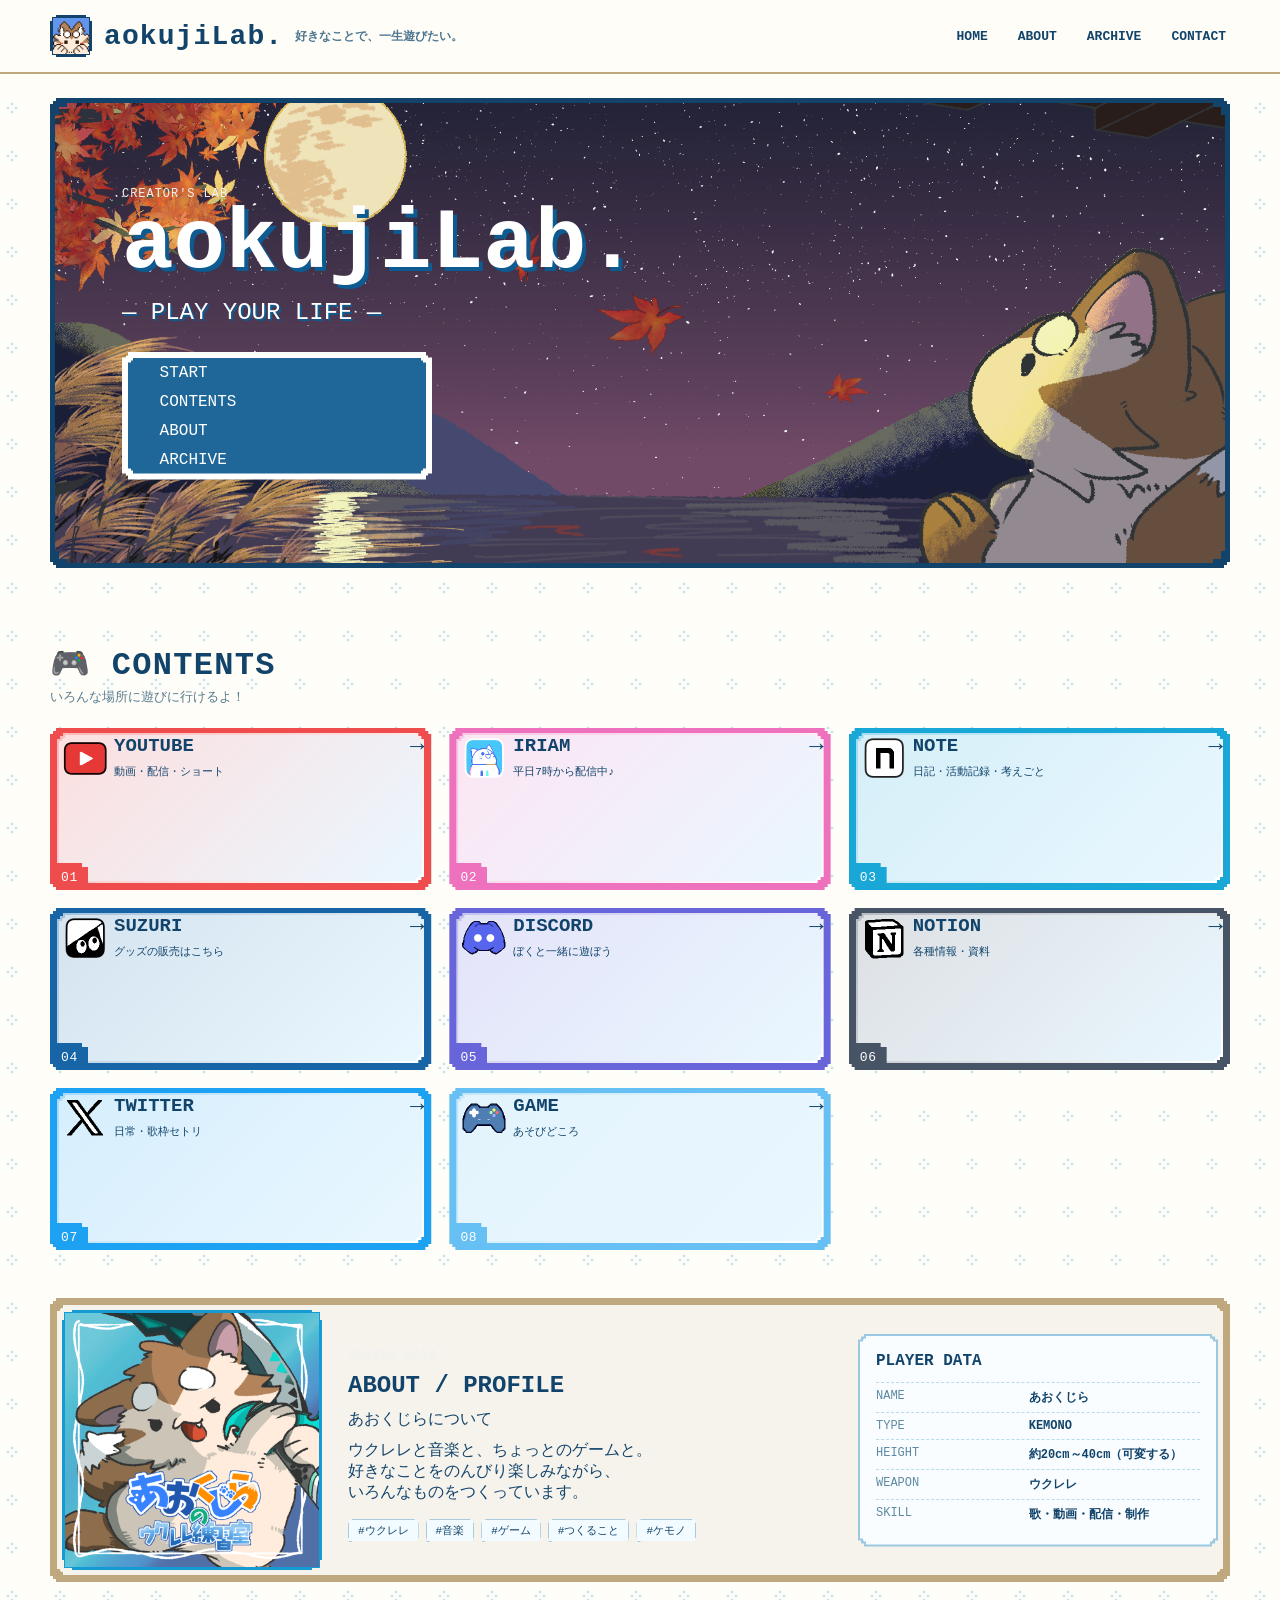
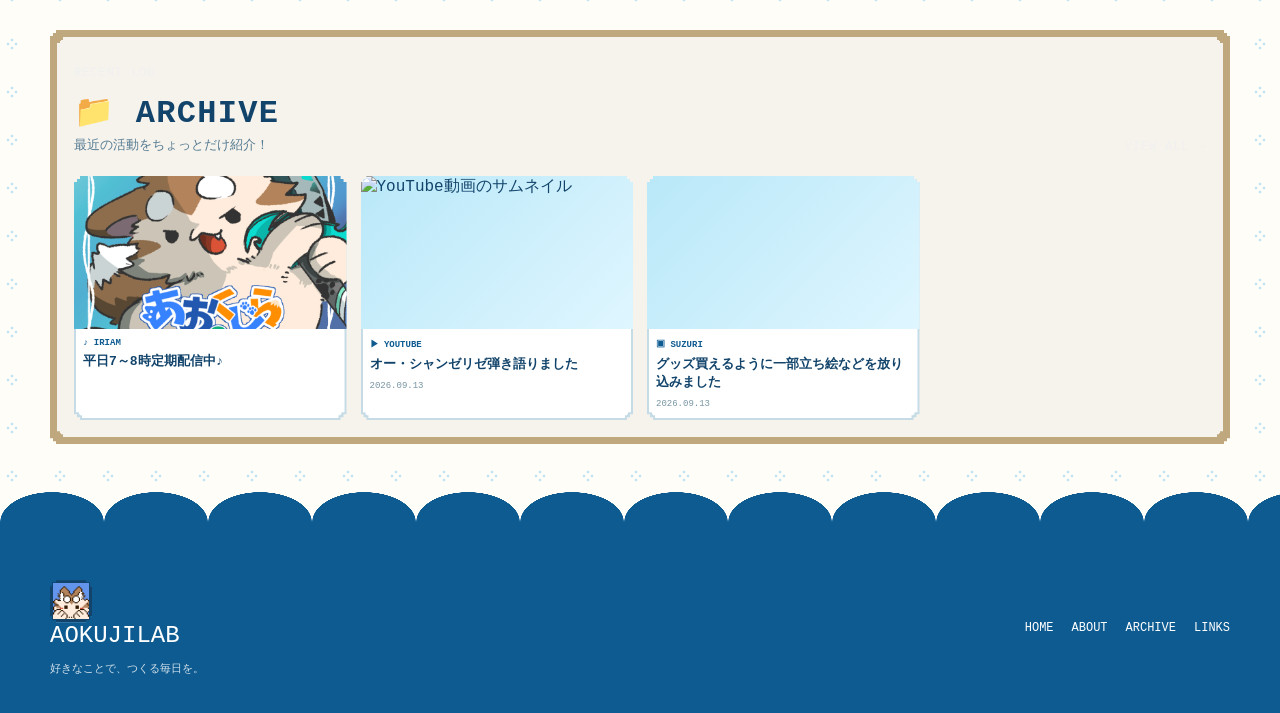
==== index.html @ dd50f097 "update iroiro ファイル多いので分割 アイコン画像も追加" ====
<!doctype html>
<html lang="ja">
<head>
	<meta charset="utf-8">
	<meta name="viewport" content="width=device-width, initial-scale=1">
	<meta name="theme-color" content="#0d5b91">
	<meta name="description" content="AOKUJILAB｜あおくじらのクリエイターズラボ">
	<link rel="icon" href="favicon.png" type="image/png">
	<title>AOKUJILAB</title>
	<link rel="stylesheet" href="style.css">
</head>

<body id="top">
<header class="site-header">
	<div class="header-inner">
		<a class="brand" href="#top" aria-label="aokujiLab. ホーム">
			<span class="brand-mark"></span>
			<span class="site-title">aokujiLab.</span>
			<span class="tagline">好きなことで、一生遊びたい。</span>
		</a>
		<button class="menu-button" id="menuButton" aria-expanded="false" aria-controls="siteNav" >MENU</button>
		<nav class="nav" id="siteNav">
			<a href="#top">HOME</a>
			<a href="#about">ABOUT</a>
			<a href="#archive">ARCHIVE</a>
			<a href="#contact">CONTACT</a>
		</nav>
	</div>
</header>

<main>

	<!-- =HERO= -->
	<section class="hero">
		<div class="container">
		<div class="hero-frame pixel-frame">
			<div class="hero-art" aria-hidden="true" ></div>
			<div class="hero-copy">
				<div class="pixel-label">CREATOR'S LAB</div>
				<h1 class="hero-title">aokujiLab.</h1>
				<p class="hero-subtitle">— PLAY YOUR LIFE —</p>
				<nav class="hero-menu" aria-label="ゲーム風メニュー">
					<a href="#contents">START</a>
					<a href="#contents">CONTENTS</a>
					<a href="#about">ABOUT</a>
					<a href="#archive">ARCHIVE</a>
				</nav>
			</div>
		</div>
		</div>
	</section>

	<!-- =CONTENTS= -->
	<section class="section" id="contents" >
	<div class="container">
		<div class="section-heading">
			<div>
				<h2 class="section-title">🎮 CONTENTS</h2>
				<p class="section-kicker">いろんな場所に遊びに行けるよ！</p>
			</div>
		</div>

		<div class="links-grid">

			<!-- 01 YOUTUBE -->
			<a class="link-card youtube pixel-frame" href="https://youtube.com/channel/UCYAWC5bZuWkPHHFl5GdZfZw?si=6W3SsUh6A2aOwEgI" data-name="YOUTUBE" >
				<span class="card-number" aria-hidden="true" >01</span>
				<span class="card-icon">
					<img src="image/ico_youtube.png" alt="ico_youtube">
				</span>
				<h3 class="card-title">YOUTUBE</h3>
				<span class="card-arrow">→</span>
				<p class="card-description">動画・配信・ショート</p>
				<div class="card-image pixel-frame">YOUTUBE IMAGE / THUMBNAIL</div>
			</a>

			<!-- 02 IRIAM -->
			<a class="link-card iriam pixel-frame" href="https://web.iriam.app/s/user/7iqMoj5s8y?uuid=40876107" data-name="IRIAM" >
				<span class="card-number" aria-hidden="true" >02</span>
				<span class="card-icon">
					<img src="image/ico_iriam.png" alt="ico_iriam">
				</span>
				<h3 class="card-title">IRIAM</h3>
				<span class="card-arrow">→</span>
				<p class="card-description">平日7時から配信中♪</p>
				<div class="card-image pixel-frame">IRIAM IMAGE / THUMBNAIL</div>
			</a>

			<!-- 03 NOTE -->
			<a class="link-card note pixel-frame" href="https://note.com/aokujilabo" data-name="NOTE" >
				<span class="card-number" aria-hidden="true" >03</span>
				<span class="card-icon">
					<img src="image/ico_note.png" alt="ico_note">
				</span>
				<h3 class="card-title">NOTE</h3>
				<span class="card-arrow">→</span>
				<p class="card-description">日記・活動記録・考えごと</p>
				<div class="card-image pixel-frame">NOTE IMAGE / THUMBNAIL</div>
			</a>

			<!-- 04 SUZURI -->
			<a class="link-card suzuri pixel-frame" href="https://suzuri.jp/aokujira" data-name="SUZURI" >
				<span class="card-number" aria-hidden="true" >04</span>
				<span class="card-icon">
					<img src="image/ico_suzuri.png" alt="ico_suzuri">
				</span>
				<h3 class="card-title">SUZURI</h3>
				<span class="card-arrow">→</span>
				<p class="card-description">グッズの販売はこちら</p>
				<div class="card-image pixel-frame">SUZURI IMAGE / THUMBNAIL</div>
			</a>

			<!-- 05 DISCORD -->
			<a class="link-card discord pixel-frame" href="https://discord.gg/PF42aRMBz9" data-name="DISCORD" >
				<span class="card-number" aria-hidden="true" >05</span>
				<span class="card-icon">
					<img src="image/ico_discord.png" alt="ico_discord">
				</span>
				<h3 class="card-title">DISCORD</h3>
				<span class="card-arrow">→</span>
				<p class="card-description">ぼくと一緒に遊ぼう</p>
				<div class="card-image pixel-frame">DISCORD IMAGE / THUMBNAIL</div>
			</a>

			<!-- 06 NOTION -->
			<a class="link-card notion pixel-frame" href="https://app.notion.com/p/28ce40d9968e809a9bebd7bf3812b6b8?v=28ce40d9968e80468338000c461960ff&source=copy_link" data-name="NOTION" >
				<span class="card-number" aria-hidden="true" >06</span>
				<span class="card-icon">
					<img src="image/ico_notion.png" alt="ico_notion">
				</span>
				<h3 class="card-title">NOTION</h3>
				<span class="card-arrow">→</span>
				<p class="card-description">各種情報・資料</p>
				<div class="card-image pixel-frame">NOTION IMAGE / THUMBNAIL</div>
			</a>

			<!-- 07 TWITTER -->
			<a class="link-card twitter pixel-frame" href="https://x.com/aokujira_iriam" data-name="TWITTER" >
				<span class="card-number" aria-hidden="true" >07</span>
				<span class="card-icon">
					<img src="image/ico_twitter.png" alt="ico_twitter">
				</span>
				<h3 class="card-title">TWITTER</h3>
				<span class="card-arrow">→</span>
				<p class="card-description">日常・歌枠セトリ</p>
				<div class="card-image pixel-frame">TWITTER IMAGE / THUMBNAIL</div>
			</a>

			<!-- 08 GAME -->
			<a class="link-card game pixel-frame" href="game.html" data-name="GAME" >
				<span class="card-number" aria-hidden="true" >08</span>
				<span class="card-icon">
					<img src="image/ico_game.png" alt="ico_game">
				</span>
				<h3 class="card-title">GAME</h3>
				<span class="card-arrow">→</span>
				<p class="card-description">あそびどころ</p>
				<div class="card-image pixel-frame">GAME IMAGE / THUMBNAIL</div>
			</a>
		</div>
	</div>
	</section>

	<!-- =ABOUT= -->
	<section class="section" id="about" >
		<div class="container">
		<div class="about-box pixel-frame">
			<div class="about-image"></div>
			<div class="about-text">
				<p class="pixel-label">PLAYER DATA</p>
				<h3>ABOUT / PROFILE</h3>
				<p>あおくじらについて</p>
				<p>
					ウクレレと音楽と、ちょっとのゲームと。<br>
					好きなことをのんびり楽しみながら、<br>
					いろんなものをつくっています。
				</p>
				<div class="tags">
					<span class="tag">#ウクレレ</span>
					<span class="tag">#音楽</span>
					<span class="tag">#ゲーム</span>
					<span class="tag">#つくること</span>
					<span class="tag">#ケモノ</span>
				</div>
			</div>
			<div class="player-data pixel-frame">
				<h4>PLAYER DATA</h4>
				<div class="data-row">
					<span>NAME</span>
					<strong>あおくじら</strong>
				</div>
				<div class="data-row">
					<span>TYPE</span>
					<strong>KEMONO</strong>
				</div>
				<div class="data-row">
					<span>HEIGHT</span>
					<strong>約20cm～40cm（可変する）</strong>
				</div>
				<div class="data-row">
					<span>WEAPON</span>
					<strong>ウクレレ</strong>
				</div>
				<div class="data-row">
					<span>SKILL</span>
					<strong>歌・動画・配信・制作</strong>
				</div>
			</div>
		</div>
		</div>
	</section>

	<!-- =ARCHIVE= -->
	<section class="section" id="archive" >
		<div class="container">
		<div class="archive-box pixel-frame">
			<div class="section-heading">
				<div>
					<p class="pixel-label">RECENT LOG</p>
					<h2 class="section-title">📁 ARCHIVE</h2>
					<p class="section-kicker">最近の活動をちょっとだけ紹介！</p>
				</div>
				<a class="pixel-label" href="#contents" >VIEW ALL →</a>
			</div>

			<div class="archive-grid">
				<!-- ARCHIVE 01 -->
				<a class="archive-card unset-link pixel-frame" href="https://web.iriam.app/s/user/7iqMoj5s8y?uuid=40876107" data-name="ARCHIVE 04" >
					<div class="archive-thumb">
						<img src="image/profile_icon.png" alt="IRIAMのサムネイル">
					</div>
					<div class="archive-info">
						<div class="archive-type">♪ IRIAM</div>
						<h3>平日7～8時定期配信中♪</h3>
						<time class="today-date"></time>
					</div>
				</a>

				<!-- ARCHIVE 02 -->
				<a class="archive-card unset-link pixel-frame" href="https://www.youtube.com/watch?v=l-t2v3APKSQ" data-name="ARCHIVE 02" >
					<div class="archive-thumb">
						<img src="https://i.ytimg.com/vi/l-t2v3APKSQ/maxresdefault.jpg" alt="YouTube動画のサムネイル">
					</div>
					<div class="archive-info">
						<div class="archive-type">▶ YOUTUBE</div>
						<h3>オー・シャンゼリゼ弾き語りました</h3>
						<time>2026.09.13</time>
					</div>
				</a>

				<!-- ARCHIVE 03 -->
				<a class="archive-card unset-link pixel-frame" href="#" data-name="ARCHIVE 03" >
					<div class="archive-thumb">
						<iframe src="https://suzuri.jp/aokujira/20902032/acrylic-keychain/50x50mm/clear/embed" class="suzuri-embed" frameborder="0" ></iframe>
					</div>
					<div class="archive-info">
						<div class="archive-type">▣ SUZURI</div>
						<h3>グッズ買えるように一部立ち絵などを放り込みました</h3>
						<time>2026.09.13</time>
					</div>
				</a>
			</div>
		</div>
		</div>
	</section>

</main>

<!-- =Footer= -->
<footer id="contact">
	<div class="footer-inner">
		<div>
			<span class="brand-mark"></span>
			<div class="footer-title">AOKUJILAB</div>
			<p class="footer-copy">好きなことで、つくる毎日を。</p>
		</div>

		<nav class="footer-nav">
			<a href="#top">HOME</a>
			<a href="#about">ABOUT</a>
			<a href="#archive">ARCHIVE</a>
			<a href="#contents">LINKS</a>
		</nav>
	</div>
</footer>

<!-- =Modal= -->
<div class="modal" id="modal" role="dialog" aria-modal="true" aria-labelledby="modalTitle" >
	<div class="modal-box pixel-frame">
		<h2 id="modalTitle">LINK NOT SET</h2>
		<p id="modalText">このリンクにはまだURLが設定されていません。</p>
		<button class="modal-close" id="modalClose" >とじる</button>
	</div>
</div>
<script src="script.js"></script>
</body>
</html>
---- style.css ----
<style>
    /* =========================================================
       PixelMplus12
       ========================================================= */

    @font-face {
      font-family: "PixelMplus12";
      src: url("https://raw.githubusercontent.com/itouhiro/PixelMplus/master/PixelMplus12-Regular.ttf") format("truetype");
      font-weight: 400;
      font-style: normal;
      font-display: swap;
    }

    @font-face {
      font-family: "PixelMplus12";
      src: url("https://raw.githubusercontent.com/itouhiro/PixelMplus/master/PixelMplus12-Bold.ttf") format("truetype");
      font-weight: 700;
      font-style: normal;
      font-display: swap;
    }

    /* =========================================================
       Variables
       ========================================================= */

    :root {
      --ink: #12446b;
      --blue: #159bd3;
      --blue-dark: #0d5b91;
      --sky: #C2DBFF;
      --paper: #fffdf7;
      --line: #BFA87E;
      --shadow: #8ebbd0;

      --accent-note: #19a7d8;
      --accent-suzuri: #1765a6;
      --accent-discord: #6864d9;
      --accent-youtube: #ef4d4d;
      --accent-iriam: #ed71bd;
      --accent-notion: #465466;
      --accent-twitter: #1da1f2;
      --accent-game: #66c0f4;

      /* ピクセル角の大きさ */
      --pixel-cut: 12px;
 	  --pixel-inner-step: 4px;

      /* フレームの太さ */
      --frame-large: 12px;
      --frame-medium: 4px;
      --frame-small: 2px;
    }

    /* =========================================================
       Base
       ========================================================= */

    * {
      box-sizing: border-box;
    }

    html {
      scroll-behavior: smooth;
    }

	body {
		margin: 0;
		color: var(--ink);
		background:
		radial-gradient(
			circle at 12px 8px,
			#bde5f4 1.5px,
			transparent 1.6px
		),
		radial-gradient(
			circle at 12px 16px,
			#bde5f4 1.5px,
			transparent 1.6px
		),
		radial-gradient(
			circle at 8px 12px,
			#bde5f4 1.5px,
			transparent 1.6px
		),
		radial-gradient(
			circle at 16px 12px,
			#bde5f4 1.5px,
			transparent 1.6px
		),
		var(--paper);

		background-size:
			48px 48px,
			48px 48px,
			48px 48px,
			48px 48px,
			auto;
	}

    button,
    input,
    textarea,
    select {
      font-family: inherit;
    }

    a {
      color: inherit;
      text-decoration: none;
    }

    img {
      max-width: 100%;
    }

    /* サイト内の文字を全部PixelMplus12へ */
    *,
    *::before,
    *::after {
      font-family: "PixelMplus12", monospace;
    }

    /* =========================================================
       共通：ピクセル角
       
       外側だけでなく「内側」も段付きになるように、
       フレームを「背景色＋内側の面」で作る。
       ========================================================= */

    /* =========================================================
       共通：ピクセルフレーム

       カクカク形状はここだけで管理。
       --pixel-cut  : 角を何px切るか
       --pixel-step : 段差の深さ
       --pixel-width: フレームの太さ

       全体を変えるなら :root の値を変更。
       個別に変えるなら対象要素で同じ変数を上書き。
       ========================================================= */

	.pixel-frame {
		--pixel-cut: 6px;
		--pixel-step: 3px;
		--pixel-width: 4px;
		--pixel-frame-color: var(--ink);
		--pixel-inner-color: #fff;

		position: relative;
		overflow: hidden;
		border: 0 !important;
		border-radius: 0 !important;
		background: var(--pixel-frame-color) !important;
		clip-path: polygon(
			var(--pixel-cut) 0,
			calc(100% - var(--pixel-cut)) 0,
			calc(100% - var(--pixel-cut)) var(--pixel-step),
			calc(100% - var(--pixel-step)) var(--pixel-step),
			calc(100% - var(--pixel-step)) var(--pixel-cut),
			100% var(--pixel-cut),
			100% calc(100% - var(--pixel-cut)),
			calc(100% - var(--pixel-step)) calc(100% - var(--pixel-cut)),
			calc(100% - var(--pixel-step)) calc(100% - var(--pixel-step)),
			calc(100% - var(--pixel-cut)) calc(100% - var(--pixel-step)),
			calc(100% - var(--pixel-cut)) 100%,
			var(--pixel-cut) 100%,
			var(--pixel-cut) calc(100% - var(--pixel-step)),
			var(--pixel-step) calc(100% - var(--pixel-step)),
			var(--pixel-step) calc(100% - var(--pixel-cut)),
			0 calc(100% - var(--pixel-cut)),
			0 var(--pixel-cut),
			var(--pixel-step) var(--pixel-cut),
			var(--pixel-step) var(--pixel-step),
			var(--pixel-cut) var(--pixel-step)
		);
	}

	.pixel-frame::before {
		content: "";
		position: absolute;
		inset: var(--pixel-width);
		z-index: 0;
		pointer-events: none;
		background: var(--pixel-inner-color);
		clip-path: polygon(
			var(--pixel-cut) 0,
			calc(100% - var(--pixel-cut)) 0,
			calc(100% - var(--pixel-cut)) var(--pixel-step),
			calc(100% - var(--pixel-inner-step)) var(--pixel-step),
			calc(100% - var(--pixel-inner-step)) var(--pixel-inner-step),
			calc(100% - var(--pixel-step)) var(--pixel-inner-step),
			calc(100% - var(--pixel-step)) var(--pixel-cut),
			100% var(--pixel-cut),
			100% calc(100% - var(--pixel-cut)),
			calc(100% - var(--pixel-step)) calc(100% - var(--pixel-cut)),
			calc(100% - var(--pixel-step)) calc(100% - var(--pixel-inner-step)),
			calc(100% - var(--pixel-inner-step)) calc(100% - var(--pixel-inner-step)),
			calc(100% - var(--pixel-inner-step)) calc(100% - var(--pixel-step)),
			calc(100% - var(--pixel-cut)) calc(100% - var(--pixel-step)),
			calc(100% - var(--pixel-cut)) 100%,
			var(--pixel-cut) 100%,
			var(--pixel-cut) calc(100% - var(--pixel-step)),
			var(--pixel-inner-step) calc(100% - var(--pixel-step)),
			var(--pixel-inner-step) calc(100% - var(--pixel-inner-step)),
			var(--pixel-step) calc(100% - var(--pixel-inner-step)),
			var(--pixel-step) calc(100% - var(--pixel-cut)),
			0 calc(100% - var(--pixel-cut)),
			0 var(--pixel-cut),
			var(--pixel-step) var(--pixel-cut),
			var(--pixel-step) var(--pixel-inner-step),
			var(--pixel-inner-step) var(--pixel-inner-step),
			var(--pixel-inner-step) var(--pixel-step),
			var(--pixel-cut) var(--pixel-step)
		);
	}

    .pixel-frame > * {
      position: relative;
      z-index: 1;
    }

    /* =========================================================
       Header
       ========================================================= */

    .site-header {
      position: sticky;
      top: 0;
      z-index: 50;
      background: rgba(255, 253, 247, .94);
      border-bottom: 2px solid var(--line);
      backdrop-filter: blur(10px);
    }

    .header-inner {
      width: min(1180px, calc(100% - 32px));
      min-height: 72px;
      margin: auto;

      display: flex;
      align-items: center;
      justify-content: space-between;

      gap: 24px;
    }

    .brand {
      display: flex;
      align-items: center;
      gap: 12px;

      font-weight: 700;
      min-width: 0;
    }

    .brand-mark {
      width: 42px;
      height: 42px;

      flex-shrink: 0;

      display: grid;
      place-items: center;

      border: 3px solid var(--ink);
      border-radius: 0;

      background: #dff4ff;
      background-image: url("favicon.png");
      background-size: 100%;

      box-shadow: 3px 3px 0 var(--shadow);

      font-size: 22px;

      /*
       * ヘッダーの小さいアイコンもピクセル角。
       */
      clip-path: polygon(
        6px 0,
        calc(100% - 6px) 0,
        calc(100% - 6px) 2px,
        calc(100% - 2px) 2px,
        calc(100% - 2px) 6px,
        100% 6px,

        100% calc(100% - 6px),
        calc(100% - 2px) calc(100% - 6px),
        calc(100% - 2px) calc(100% - 2px),
        calc(100% - 6px) calc(100% - 2px),
        calc(100% - 6px) 100%,

        6px 100%,
        6px calc(100% - 2px),
        2px calc(100% - 2px),
        2px calc(100% - 6px),
        0 calc(100% - 6px),

        0 6px,
        2px 6px,
        2px 2px,
        6px 2px
      );
    }

    .site-title {
      font-size: clamp(18px, 3vw, 28px);
      letter-spacing: .04em;
      white-space: nowrap;
    }

    .tagline {
      font-size: 12px;
      color: #4f7690;
      white-space: nowrap;
    }

    .nav {
      display: flex;
      gap: 22px;

      font-size: 13px;
      font-weight: 700;
    }

    .nav a {
      padding: 8px 4px;
      position: relative;
    }

    .nav a::after {
      content: "";

      position: absolute;

      left: 0;
      right: 100%;
      bottom: 3px;

      height: 2px;

      background: var(--blue);

      transition: right .2s ease;
    }

    .nav a:hover::after,
    .nav a:focus-visible::after {
      right: 0;
    }

    .menu-button {
      display: none;

      border: 2px solid var(--ink);
      border-radius: 0;

      background: #fff;

      padding: 8px 12px;

      cursor: pointer;

      font-weight: 700;

      clip-path: polygon(
        5px 0,
        calc(100% - 5px) 0,
        calc(100% - 5px) 2px,
        calc(100% - 2px) 2px,
        calc(100% - 2px) 5px,
        100% 5px,
        100% calc(100% - 5px),
        calc(100% - 2px) calc(100% - 5px),
        calc(100% - 2px) calc(100% - 2px),
        calc(100% - 5px) calc(100% - 2px),
        5px calc(100% - 2px),
        5px 100%,
        2px 100%,
        2px calc(100% - 5px),
        0 calc(100% - 5px),
        0 5px,
        2px 5px,
        2px 2px,
        5px 2px
      );
    }

    /* =========================================================
       Common
       ========================================================= */

    .container {
      width: min(1180px, calc(100% - 32px));
      margin: auto;
    }

    .section {
      padding: 24px;
      scroll-margin-top: 90px;
    }

    .section-heading {
      display: flex;
      align-items: end;
      justify-content: space-between;

      gap: 20px;

      margin-bottom: 22px;
    }

    .section-title {
      margin: 0;
      font-size: clamp(22px, 4vw, 32px);
      letter-spacing: .04em;
    }

    .section-kicker {
      margin: 4px 0 0;
      color: #557b91;
      font-size: 13px;
    }

    .pixel-label {
      font-size: 12px;
      color: #f0f0f0;
      letter-spacing: .08em;
    }

    /* =========================================================
       HERO
       ========================================================= */

    .hero {
      padding: 24px 0 52px;
    }

    .hero-frame {
      --pixel-width: 5px;
      --pixel-frame-color: var(--ink);
      --pixel-inner-color: transparent;
      --frame-color: var(--ink);
      --frame-width: 5px;
      --frame-cut: 5px;
      --inner-color: transparent;

      position: relative;

      min-height: 470px;

      overflow: hidden;

      background: var(--ink);

      box-shadow: 7px 7px 0 var(--shadow);

      isolation: isolate;
    }

    /*
     * HERO画像は「内側のフレーム」に合わせて配置。
     * ここで内側の角もカクカクにする。
     */
    .hero-art {
      position: absolute;

      top: var(--pixel-width);
      right: var(--pixel-width);
      bottom: var(--pixel-width);
      left: var(--pixel-width);

      z-index: 0;

      background:
        radial-gradient(
          circle at 75% 24%,
          rgba(255,255,255,.9) 0 5px,
          transparent 6px
        ),
        radial-gradient(
          circle at 18% 30%,
          rgba(255,255,255,.75) 0 7px,
          transparent 8px
        ),
        linear-gradient(
          135deg,
          transparent 48%,
          rgba(255,255,255,.7) 49% 50%,
          transparent 51%
        );

      background-image: url("image/site_header.png");
      background-size: 113%;
      background-position: center;

      opacity: .95;

      /*
       * 内側の4角を段付きカット。
       */
      clip-path: polygon(
        12px 0,
        calc(100% - 12px) 0,

        calc(100% - 12px) 4px,
        calc(100% - 4px) 4px,
        calc(100% - 4px) 12px,
        100% 12px,

        100% calc(100% - 12px),
        calc(100% - 4px) calc(100% - 12px),
        calc(100% - 4px) calc(100% - 4px),
        calc(100% - 12px) calc(100% - 4px),
        calc(100% - 12px) 100%,

        12px 100%,
        12px calc(100% - 4px),
        4px calc(100% - 4px),
        4px calc(100% - 12px),
        0 calc(100% - 12px),

        0 12px,
        4px 12px,
        4px 4px,
        12px 4px
      );
    }

    .hero-copy {
      position: relative;

      z-index: 2;

      min-height: 470px;

      padding: clamp(30px, 6vw, 72px);

      display: flex;
      flex-direction: column;
      justify-content: center;
    }

    .hero-title {
      width: fit-content;

      margin: 0 0 12px;

      font-size: clamp(42px, 8vw, 86px);

      line-height: 1;

      color: #fff;

      text-shadow: 4px 4px 0 var(--blue-dark);
    }

    .hero-subtitle {
      margin: 0 0 26px;

      color: #fff;

      font-size: clamp(16px, 2.4vw, 24px);

      text-shadow: 2px 2px 0 var(--blue-dark);
    }

    /*
     * HERO MENU
     *
     * 外側：白
     * 内側：青
     * 内側の青部分もpolygonでカット
     */
    .hero-menu {
      --menu-cut: 6px;
      --menu-border: 6px;

      width: min(310px, 100%);

      position: relative;

      padding: var(--menu-border);

      border: 0;

      background: #fff;

      box-shadow: 5px 5px 0 rgba(18,68,107,.55);

      clip-path: polygon(
        var(--menu-cut) 0,
        calc(100% - var(--menu-cut)) 0,

        calc(100% - var(--menu-cut)) 4px,
        calc(100% - 4px) 4px,
        calc(100% - 4px) var(--menu-cut),
        100% var(--menu-cut),

        100% calc(100% - var(--menu-cut)),
        calc(100% - 4px) calc(100% - var(--menu-cut)),
        calc(100% - 4px) calc(100% - 4px),
        calc(100% - var(--menu-cut)) calc(100% - 4px),
        calc(100% - var(--menu-cut)) 100%,

        var(--menu-cut) 100%,
        var(--menu-cut) calc(100% - 4px),
        4px calc(100% - 4px),
        4px calc(100% - var(--menu-cut)),
        0 calc(100% - var(--menu-cut)),

        0 var(--menu-cut),
        4px var(--menu-cut),
        4px 4px,
        var(--menu-cut) 4px
      );
    }

    .hero-menu::before {
      content: "";

      position: absolute;

      top: var(--menu-border);
      right: var(--menu-border);
      bottom: var(--menu-border);
      left: var(--menu-border);

      z-index: 0;

      background: rgba(13,91,145,.92);

      clip-path: polygon(
        5px 0,
        calc(100% - 5px) 0,

        calc(100% - 5px) 3px,
        calc(100% - 3px) 3px,
        calc(100% - 3px) 5px,
        100% 5px,

        100% calc(100% - 5px),
        calc(100% - 3px) calc(100% - 5px),
        calc(100% - 3px) calc(100% - 3px),
        calc(100% - 5px) calc(100% - 3px),
        calc(100% - 5px) 100%,

        5px 100%,
        5px calc(100% - 3px),
        3px calc(100% - 3px),
        3px calc(100% - 5px),
        0 calc(100% - 5px),

        0 5px,
        3px 5px,
        3px 3px,
        5px 3px
      );
    }

    .hero-menu a {
      display: block;

      position: relative;
      z-index: 1;

      padding: 4px 6px;

      color: #fff;

      transition:
        background .15s,
        transform .15s;
    }

    .hero-menu a::before {
      content: "▶ ";
      opacity: 0;
    }

    .hero-menu a:hover,
    .hero-menu a:focus-visible {
      background: rgba(255,255,255,.16);
      transform: translateX(4px);
    }

    .hero-menu a:hover::before,
    .hero-menu a:focus-visible::before {
      opacity: 1;
    }

    /* =========================================================
       CONTENTS
       ========================================================= */

    .links-grid {
      display: grid;

      grid-template-columns: repeat(3, 1fr);

      gap: 18px;
    }

    /*
     * link-card
     *
     * カード自体も外側の角を段付きにする。
     * 中に別のフレームを持たせるためborder-radiusは完全撤去。
     */
    .link-card {
      --pixel-width: 3px;
      --pixel-frame-color: var(--accent);
      --pixel-inner-color: transparent;
      --accent: var(--blue);
      --card-cut: 5px;

      display: grid;

      grid-template-columns: 52px 1fr 28px;
      grid-template-rows: auto auto 100px;

      gap: 2px 5px;

      padding: 7px;

      position: relative;

      overflow: hidden;

      background: var(--accent);

      border: 0;
      border-radius: 0;

      filter:
        drop-shadow(
          4px 4px 0
          color-mix(
            in srgb,
            var(--accent) 35%,
            #8ebbd0
          )
        );

      transition:
        transform .15s ease,
        filter .15s ease;

      isolation: isolate;
    }

    .link-card:hover,
    .link-card:focus-within {
      transform: translate(-2px, -3px);

      filter:
        drop-shadow(
          7px 7px 0
          color-mix(
            in srgb,
            var(--accent) 35%,
            #8ebbd0
          )
        );
    }

    .link-card.note {
      --accent: var(--accent-note);
    }

    .link-card.suzuri {
      --accent: var(--accent-suzuri);
    }

    .link-card.discord {
      --accent: var(--accent-discord);
    }

    .link-card.youtube {
      --accent: var(--accent-youtube);
    }

    .link-card.iriam {
      --accent: var(--accent-iriam);
    }

    .link-card.notion {
      --accent: var(--accent-notion);
    }

    .link-card.twitter {
      --accent: var(--accent-twitter);
    }

    .link-card.game {
      --accent: var(--accent-game);
    }

    /* ---------- Card number ---------- */

    .card-number {
      position: absolute;

      left: 0;
      bottom: 0;

      z-index: 3;

      min-width: 38px;
      height: 27px;

      padding: 3px 8px 2px 9px;

      display: flex;
      align-items: center;
      justify-content: center;

      color: #fff;

      background: var(--accent);

      font-size: 13px;

      line-height: 1;
      letter-spacing: .05em;

      clip-path: polygon(
        0 0,
        calc(100% - 6px) 0,
        calc(100% - 6px) 4px,
        100% 4px,
        100% 100%,
        6px 100%,
        6px calc(100% - 4px),
        0 calc(100% - 4px)
      );
    }

    /* ---------- Card icon ---------- */

    .card-icon {
      width: 46px;
      height: 46px;

      display: grid;
      place-items: center;

      z-index: 3;

      font-size: 24px;
      
      margin-left: 5px;

      grid-row: span 2;

      /*
       * 外側だけでなく角を段階的に。
       */
      clip-path: polygon(
        5px 0,
        calc(100% - 5px) 0,
        calc(100% - 5px) 2px,
        calc(100% - 2px) 2px,
        calc(100% - 2px) 5px,
        100% 5px,
        100% calc(100% - 5px),
        calc(100% - 2px) calc(100% - 5px),
        calc(100% - 2px) calc(100% - 2px),
        calc(100% - 5px) calc(100% - 2px),
        5px calc(100% - 2px),
        5px 100%,
        2px 100%,
        2px calc(100% - 5px),
        0 calc(100% - 5px),
        0 5px,
        2px 5px,
        2px 2px,
        5px 2px
      );
    }

    .card-title {
      margin: 0;

      z-index: 3;

      font-size: 19px;
      line-height: 1.2;
    }

    .card-arrow {
      align-self: start;
      justify-self: end;

      z-index: 3;

      font-size: 24px;
      line-height: 1;
    }

    .card-description {
      margin: 0;

      z-index: 3;

      font-size: 11px;
    }

    /*
     * カード内のIMAGEフレーム。
     *
     * borderではなく、外側のフレーム＋
     * 内側の面を別々に作ることで
     * 内側角までカクカクにする。
     */
    .card-image {
      --pixel-width: 2px;
      --pixel-frame-color: linear-gradient(135deg, color-mix(in srgb, var(--accent) 40%, #fff), #fff);
      --pixel-inner-color: linear-gradient(135deg, color-mix(in srgb, var(--accent) 18%, #fff), #e9f7ff);
      grid-column: 1 / -1;
      
      margin-top: -50px;
      padding: 10px;

      position: relative;

      border: 0;
      border-radius: 0;

      background:
        linear-gradient(
          135deg,
          color-mix(
            in srgb,
            var(--accent) 40%,
            #fff
          ),
          #fff
        );

      display: grid;
      place-items: center;

      color:
        color-mix(
          in srgb,
          var(--accent) 65%,
          #333
        );

      font-size: 12px;

      overflow: hidden;
    }



    .card-image > * {
      position: relative;
      z-index: 1;
    }

    /* =========================================================
       ABOUT
       ========================================================= */

    .about-box {
      --pixel-width: 7px;
      --pixel-frame-color: var(--line);
      --pixel-inner-color: rgba(255,255,255,.86);
      display: grid;

      grid-template-columns: 260px 1fr 360px;

      gap: 26px;

      align-items: center;

      padding: 12px;

      background: rgba(255,255,255,.86);

      border: 0;
      border-radius: 0;

      box-shadow: 5px 5px 0 #d4eaf3;

      /*
       * 外側の角を段付きに。
       */
    }

    .about-image {
      aspect-ratio: 1 / 1;

      min-height: 0;

      display: grid;
      place-items: center;

      border: 3px solid var(--blue);
      border-radius: 0;

      background:
        linear-gradient(
          160deg,
          #dff6ff,
          #9fdcf0
        );

      background-image: url("image/profile_icon.png");
      background-size: cover;
      background-position: center;

      font-size: 14px;

      text-align: center;

      /*
       * 外側＋内側を段付き。
       */
      clip-path: polygon(
        10px 0,
        calc(100% - 10px) 0,
        calc(100% - 10px) 2px,
        calc(100% - 2px) 2px,
        calc(100% - 2px) 10px,
        100% 10px,

        100% calc(100% - 10px),
        calc(100% - 2px) calc(100% - 10px),
        calc(100% - 2px) calc(100% - 2px),
        calc(100% - 10px) calc(100% - 2px),
        calc(100% - 10px) 100%,

        10px 100%,
        10px calc(100% - 2px),
        2px calc(100% - 2px),
        2px calc(100% - 10px),
        0 calc(100% - 10px),

        0 10px,
        2px 10px,
        2px 2px,
        10px 2px
      );
    }

    .about-text h3 {
      margin: 0;
      font-size: 24px;
    }

    .about-text p {
      margin: 10px 0;
    }

    /* =========================================================
       Tags
       ========================================================= */

    .tags {
      display: flex;
      flex-wrap: wrap;

      gap: 7px;

      margin-top: 16px;
    }

    .tag {
      padding: 3px 9px;

      border: 1px solid #a9cbdc;
      border-radius: 0;

      background: #f2fbff;

      font-size: 11px;

      clip-path: polygon(
        4px 0,
        calc(100% - 4px) 0,
        calc(100% - 4px) 1px,
        calc(100% - 1px) 1px,
        calc(100% - 1px) 4px,
        100% 4px,
        100% calc(100% - 4px),
        calc(100% - 1px) calc(100% - 4px),
        calc(100% - 1px) calc(100% - 1px),
        calc(100% - 4px) calc(100% - 1px),
        4px calc(100% - 1px),
        4px 100%,
        1px 100%,
        1px calc(100% - 4px),
        0 calc(100% - 4px),
        0 4px,
        1px 4px,
        1px 1px,
        4px 1px
      );
    }

    /* =========================================================
       PLAYER DATA
       ========================================================= */

    .player-data {
      --pixel-width: 2px;
      --pixel-frame-color: #9bc9df;
      --pixel-inner-color: #f9fdff;
      padding: 18px;

      border: 0;

      background: #f9fdff;

      position: relative;
    }

    /*
     * PLAYER DATAの枠線を疑似要素で作る。
     * 内側の角もカクカク。
     */

    .player-data h4 {
      margin: 0 0 12px;
    }

    .data-row {
      display: grid;

      grid-template-columns: 1fr 1.2fr;

      gap: 10px;

      border-top: 1px dashed #b7dced;

      padding: 6px 0;

      font-size: 12px;
    }

    .data-row span:first-child {
      color: #5e8aa2;
    }

    /* =========================================================
       ARCHIVE
       ========================================================= */

    .archive-box {
      --pixel-width: 7px;
      --pixel-frame-color: var(--line);
      --pixel-inner-color: rgba(255,255,255,.86);
      padding: 24px;

      background: rgba(255,255,255,.86);

      border: 0;
      border-radius: 0;
    }

    .archive-grid {
      display: grid;

      grid-template-columns: repeat(4, 1fr);

      gap: 14px;
    }

    .archive-card {
      --pixel-width: 2px;
      --pixel-frame-color: #c5dce7;
      --pixel-inner-color: #fff;
      position: relative;

      border: 0;
      border-radius: 0;

      overflow: hidden;

      background: #c5dce7;

      transition: transform .15s;
    }

    /*
     * Archiveカード内部。
     * 2pxのフレームを作り、内側の角もカット。
     */


    .archive-card > * {
      position: relative;
      z-index: 1;
    }

    .archive-card:hover {
      transform: translateY(-3px);
    }

    .archive-thumb {
      width: 100%;

      aspect-ratio: 16 / 9;

      position: relative;

      overflow: hidden;

      background:
        linear-gradient(
          135deg,
          #b9e8f8,
          #dff6ff
        );

      border-radius: 0;
    }

    .archive-thumb img {
      position: absolute;

      inset: 0;

      width: 100%;
      height: 100%;

      display: block;

      object-fit: cover;
      object-position: 50% 50%;
    }

    .archive-info {
      padding: 9px;
    }

    .archive-type {
      font-size: 9px;
      font-weight: 700;
      color: var(--blue-dark);
    }

    .archive-info h3 {
      margin: 4px 0 2px;

      font-size: 13px;
    }

    .archive-info time {
      font-size: 9px;
      color: #7794a3;
    }

    .suzuri-embed {
      width: 100%;
      height: 162px;

      border: none;

      display: block;
    }

    /* =========================================================
       Footer
       ========================================================= */

    footer {
      position: relative;

      margin-top: 54px;

      padding: 58px 0 42px;

      color: #fff;

      background: var(--blue-dark);

      border-top: 0;

      isolation: isolate;
    }

    /*
     * CSSだけで作る波形。
     * ここはサイト全体のフレームではないので、
     * 元のデザインを維持。
     */
    footer::before {
      content: "";

      position: absolute;

      z-index: -1;

      left: 0;
      right: 0;

      top: -30px;

      height: 60px;

      background: var(--blue-dark);

      -webkit-mask:
        radial-gradient(
          52px 30px at 52px 30px,
          #000 99%,
          transparent 100%
        )
        0 0 / 104px 60px repeat-x;

      mask:
        radial-gradient(
          52px 30px at 52px 30px,
          #000 99%,
          transparent 100%
        )
        0 0 / 104px 60px repeat-x;
    }

    .footer-inner {
      width: min(1180px, calc(100% - 32px));

      margin: auto;

      display: flex;

      align-items: center;
      justify-content: space-between;

      gap: 24px;
    }

    .footer-title {
      font-size: 24px;
    }

    .footer-nav {
      display: flex;

      flex-wrap: wrap;

      gap: 18px;

      font-size: 12px;
    }

    .footer-copy {
      margin: 12px 0 0;

      font-size: 11px;

      opacity: .8;
    }

    /* =========================================================
       Modal
       ========================================================= */

    .modal {
      position: fixed;

      inset: 0;

      z-index: 100;

      display: none;

      place-items: center;

      padding: 20px;

      background: rgba(5,35,55,.55);
    }

    .modal.is-open {
      display: grid;
    }

    .modal-box {
      --pixel-width: 3px;
      --pixel-frame-color: var(--paper);
      --pixel-inner-color: transparent;
      width: min(420px, 100%);

      padding: 24px;

      border: 0;
      border-radius: 0;

      background: var(--paper);

      box-shadow: 7px 7px 0 rgba(18,68,107,.5);
    }

    /*
     * Modalの内側に枠を追加。
     */


    .modal-box h2 {
      margin: 0 0 8px;
    }

    .modal-close {
      margin-top: 18px;

      border: 2px solid var(--ink);
      border-radius: 0;

      background: #fff;

      padding: 8px 14px;

      cursor: pointer;

      font-weight: 700;

      clip-path: polygon(
        5px 0,
        calc(100% - 5px) 0,
        calc(100% - 5px) 2px,
        calc(100% - 2px) 2px,
        calc(100% - 2px) 5px,
        100% 5px,

        100% calc(100% - 5px),
        calc(100% - 2px) calc(100% - 5px),
        calc(100% - 2px) calc(100% - 2px),
        calc(100% - 5px) calc(100% - 2px),
        5px calc(100% - 2px),
        5px 100%,
        2px 100%,
        2px calc(100% - 5px),
        0 calc(100% - 5px),
        0 5px,
        2px 5px,
        2px 2px,
        5px 2px
      );
    }

    /* =========================================================
       Responsive
       ========================================================= */

    @media (max-width: 900px) {

      .links-grid {
        grid-template-columns: repeat(2, 1fr);
      }

      .about-box {
        grid-template-columns: 220px 1fr;
      }

      .player-data {
        grid-column: 1 / -1;
      }

      .archive-grid {
        grid-template-columns: repeat(2, 1fr);
      }
    }

    @media (max-width: 680px) {

      /* ---------- Header ---------- */

      .header-inner {
        width: calc(100% - 20px);

        min-height: 62px;

        gap: 10px;
      }

      .brand {
        min-width: 0;

        gap: 8px;
      }

      .brand-mark {
        width: 36px;
        height: 36px;

        flex-shrink: 0;

        font-size: 19px;
      }

      .site-title {
        font-size: 20px;

        white-space: nowrap;
      }

      .tagline {
        display: none;
      }

      .menu-button {
        display: block;

        flex-shrink: 0;

        padding: 7px 10px;

        font-size: 12px;
      }

      .nav {
        display: none;

        position: absolute;

        top: 62px;
        left: 0;
        right: 0;

        padding: 12px 12px 12px;

        flex-direction: column;

        gap: 2px;

        background: rgba(255,253,247,.98);

        border-bottom: 2px solid var(--line);
      }

      .nav.is-open {
        display: flex;
      }

      /* ---------- Hero ---------- */

      .hero {
        padding-top: 5px;
      }

      .hero-frame {
        min-height: 420px;

        --pixel-width: 5px;
      }

      .hero-art {
        top: 5px;
        right: 5px;
        bottom: 5px;
        left: 5px;
      }

      .hero-copy {
        min-height: 420px;

        padding: 5px;
      }

      .hero-menu {
        --menu-border: 5px;
        --menu-cut: 5px;
      }

      /* ---------- Links / Archive ---------- */

      .links-grid,
      .archive-grid {
        grid-template-columns: 1fr;
      }

      /* ---------- About ---------- */

      .about-box {
        grid-template-columns: 1fr;
      }

      .about-image {
        min-height: 200px;
      }

      /* ---------- Section ---------- */

      .section {
        padding: 5px 0;
      }

      /* ---------- Footer ---------- */

      .footer-inner {
        flex-direction: column;

        align-items: flex-start;
      }
    }
  </style>
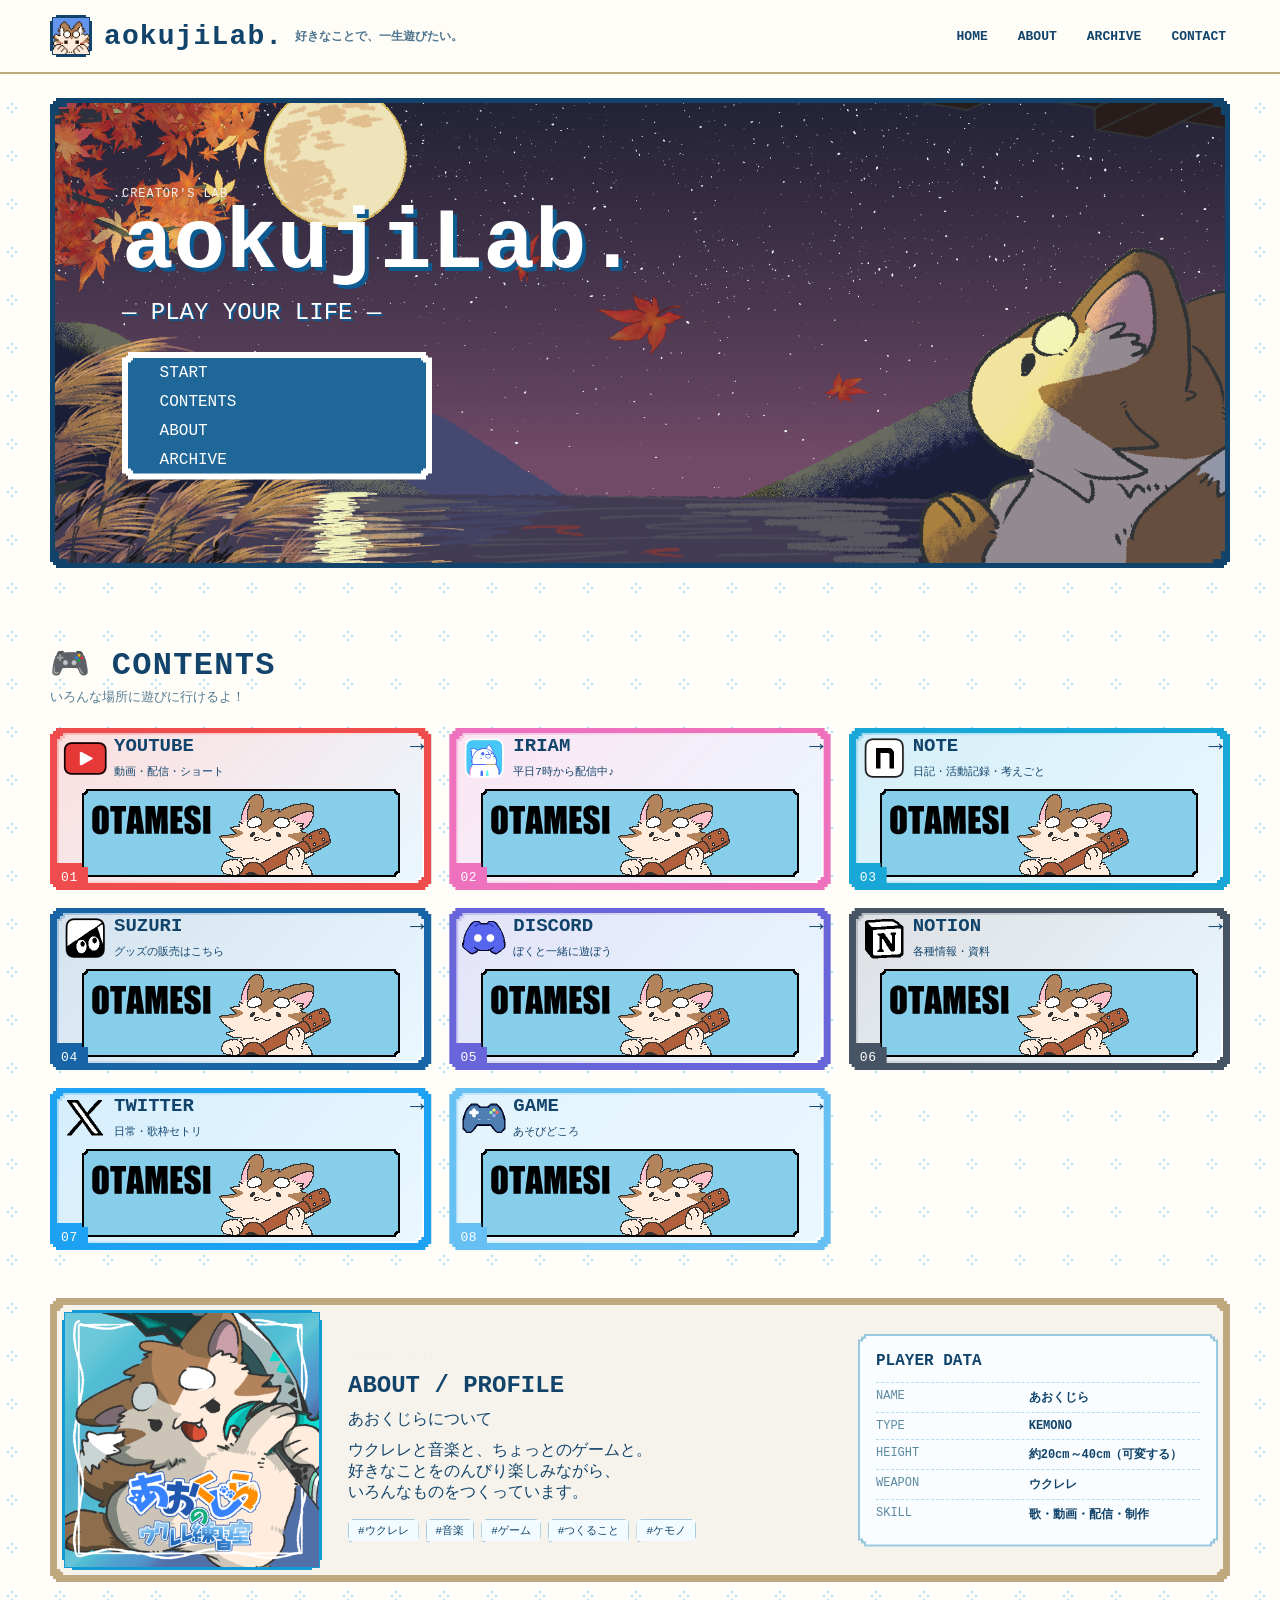
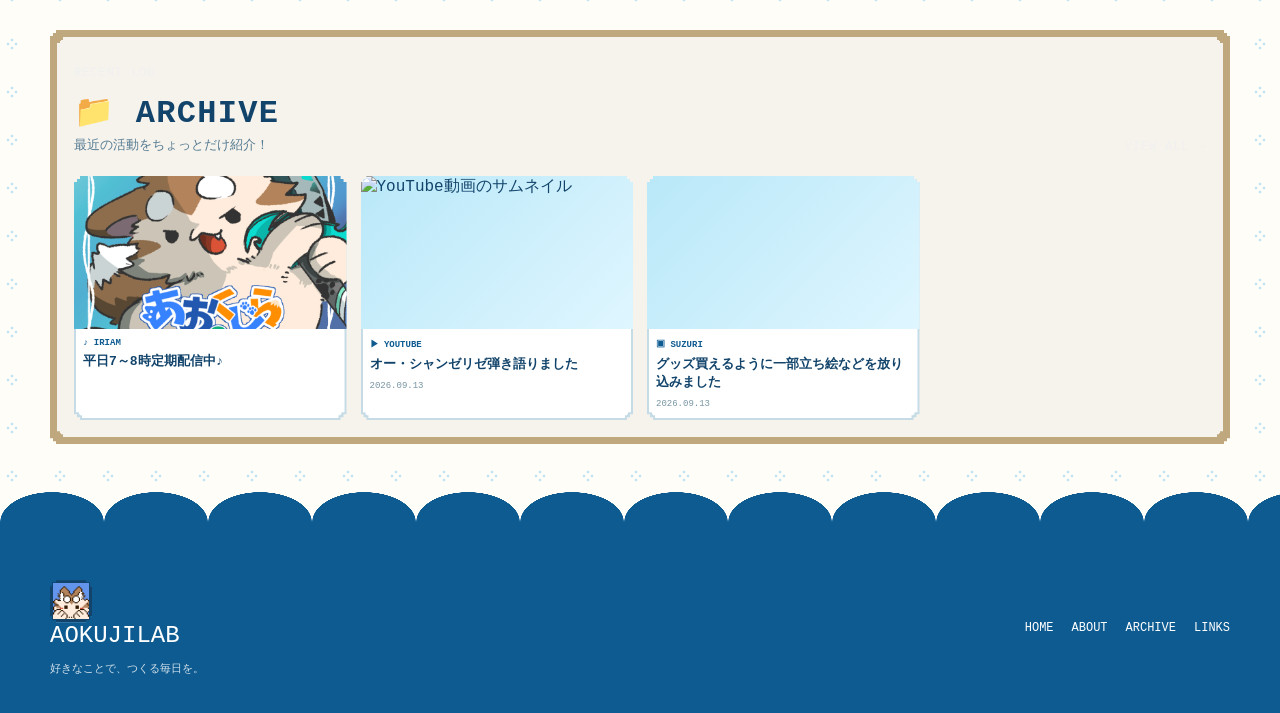
==== commit b4f4b14f: "update otameshi お試しレイアウト確認 モバイルのレイアウトの確認方法別途用意したいな" ====
--- a/index.html
+++ b/index.html
@@ -71,7 +71,9 @@
 				<h3 class="card-title">YOUTUBE</h3>
 				<span class="card-arrow">→</span>
 				<p class="card-description">動画・配信・ショート</p>
-				<div class="card-image pixel-frame">YOUTUBE IMAGE / THUMBNAIL</div>
+				<div class="card-image pixel-frame">
+					<img src="image/bar_iriam.png" alt="bar_youtube">
+				</div>
 			</a>
 
 			<!-- 02 IRIAM -->
@@ -83,7 +85,9 @@
 				<h3 class="card-title">IRIAM</h3>
 				<span class="card-arrow">→</span>
 				<p class="card-description">平日7時から配信中♪</p>
-				<div class="card-image pixel-frame">IRIAM IMAGE / THUMBNAIL</div>
+				<div class="card-image pixel-frame">
+					<img src="image/bar_iriam.png" alt="bar_iriam">
+				</div>
 			</a>
 
 			<!-- 03 NOTE -->
@@ -95,7 +99,9 @@
 				<h3 class="card-title">NOTE</h3>
 				<span class="card-arrow">→</span>
 				<p class="card-description">日記・活動記録・考えごと</p>
-				<div class="card-image pixel-frame">NOTE IMAGE / THUMBNAIL</div>
+				<div class="card-image pixel-frame">
+					<img src="image/bar_iriam.png" alt="bar_note">
+				</div>
 			</a>
 
 			<!-- 04 SUZURI -->
@@ -107,7 +113,9 @@
 				<h3 class="card-title">SUZURI</h3>
 				<span class="card-arrow">→</span>
 				<p class="card-description">グッズの販売はこちら</p>
-				<div class="card-image pixel-frame">SUZURI IMAGE / THUMBNAIL</div>
+				<div class="card-image pixel-frame">
+					<img src="image/bar_iriam.png" alt="bar_suzuri">
+				</div>
 			</a>
 
 			<!-- 05 DISCORD -->
@@ -119,7 +127,9 @@
 				<h3 class="card-title">DISCORD</h3>
 				<span class="card-arrow">→</span>
 				<p class="card-description">ぼくと一緒に遊ぼう</p>
-				<div class="card-image pixel-frame">DISCORD IMAGE / THUMBNAIL</div>
+				<div class="card-image pixel-frame">
+					<img src="image/bar_iriam.png" alt="bar_discord">
+				</div>
 			</a>
 
 			<!-- 06 NOTION -->
@@ -131,7 +141,9 @@
 				<h3 class="card-title">NOTION</h3>
 				<span class="card-arrow">→</span>
 				<p class="card-description">各種情報・資料</p>
-				<div class="card-image pixel-frame">NOTION IMAGE / THUMBNAIL</div>
+				<div class="card-image pixel-frame">
+					<img src="image/bar_iriam.png" alt="bar_notion">
+				</div>
 			</a>
 
 			<!-- 07 TWITTER -->
@@ -143,7 +155,9 @@
 				<h3 class="card-title">TWITTER</h3>
 				<span class="card-arrow">→</span>
 				<p class="card-description">日常・歌枠セトリ</p>
-				<div class="card-image pixel-frame">TWITTER IMAGE / THUMBNAIL</div>
+				<div class="card-image pixel-frame">
+					<img src="image/bar_iriam.png" alt="bar_twitter">
+				</div>
 			</a>
 
 			<!-- 08 GAME -->
@@ -155,7 +169,9 @@
 				<h3 class="card-title">GAME</h3>
 				<span class="card-arrow">→</span>
 				<p class="card-description">あそびどころ</p>
-				<div class="card-image pixel-frame">GAME IMAGE / THUMBNAIL</div>
+				<div class="card-image pixel-frame">
+					<img src="image/bar_iriam.png" alt="bar_game">
+				</div>
 			</a>
 		</div>
 	</div>
--- a/style.css
+++ b/style.css
@@ -920,7 +920,7 @@
       grid-column: 1 / -1;
       
       margin-top: -50px;
-      padding: 10px;
+      padding-top: 50px;
 
       position: relative;
 
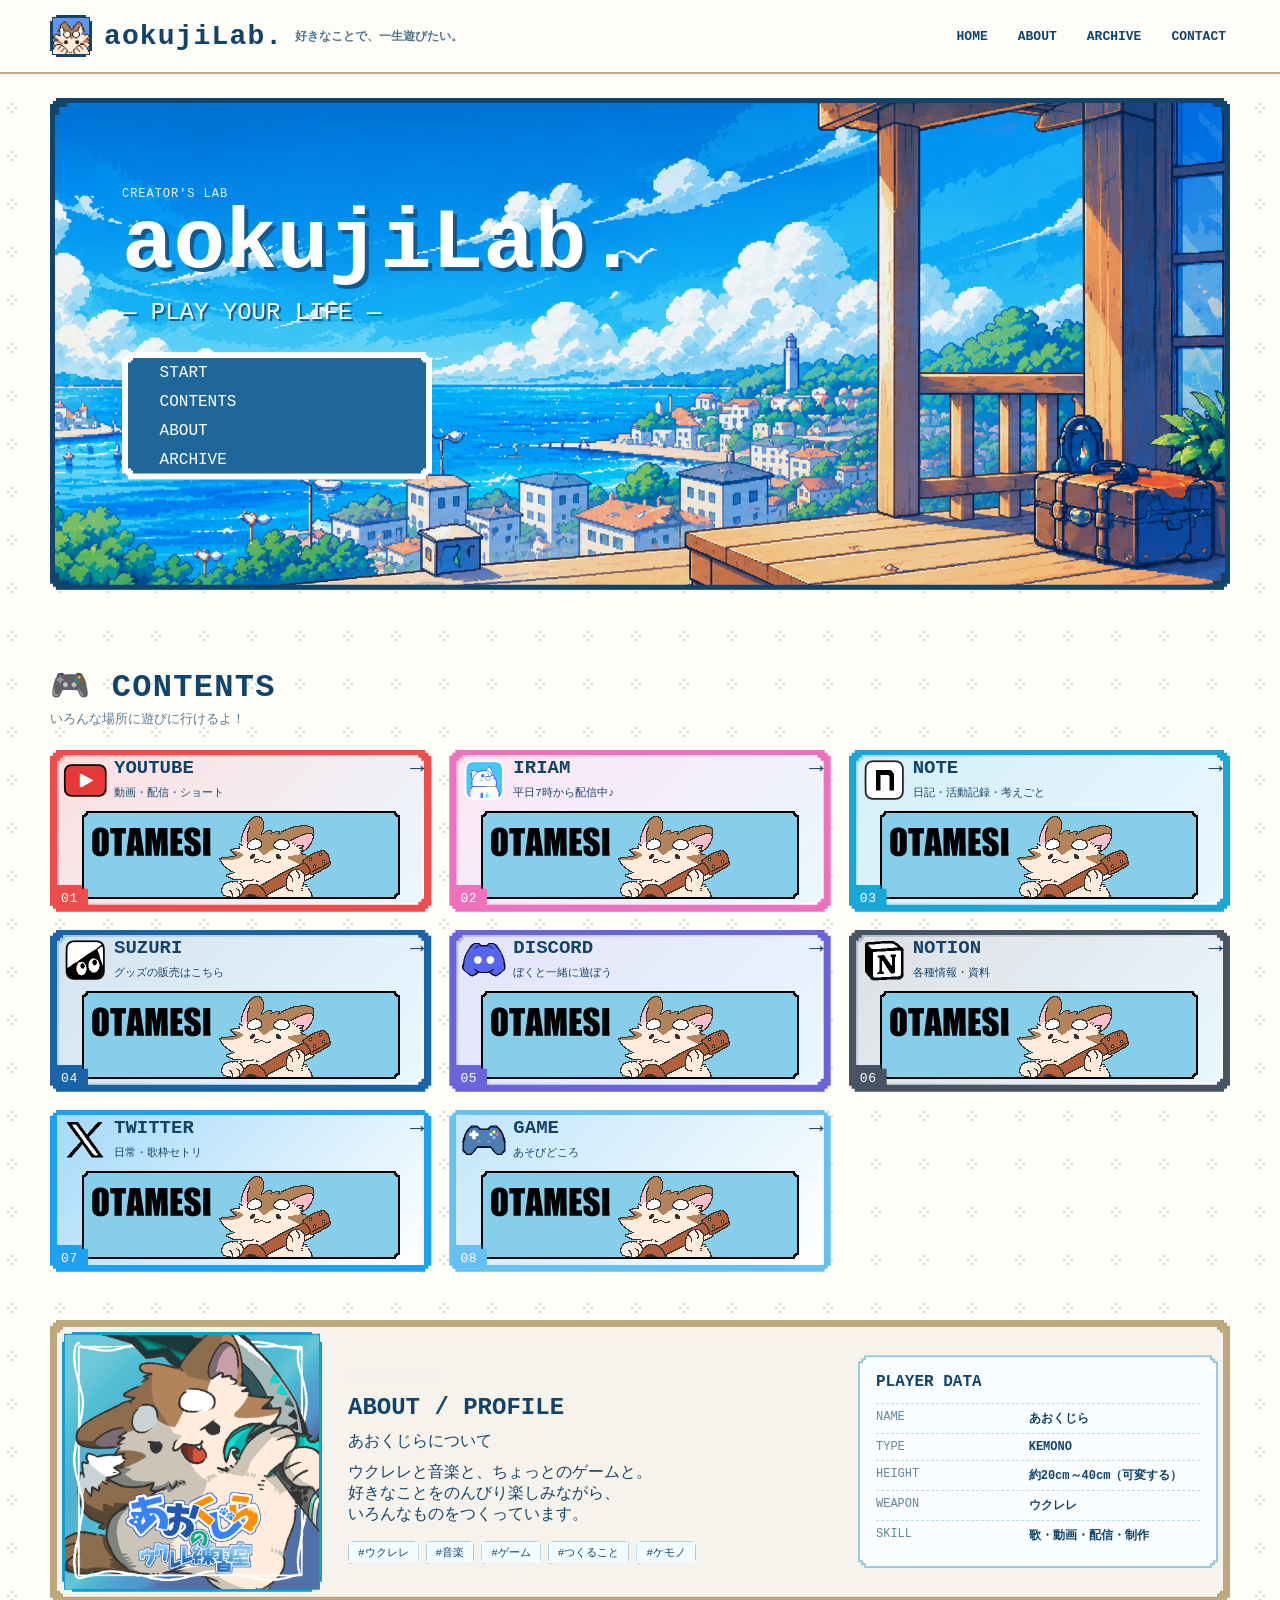
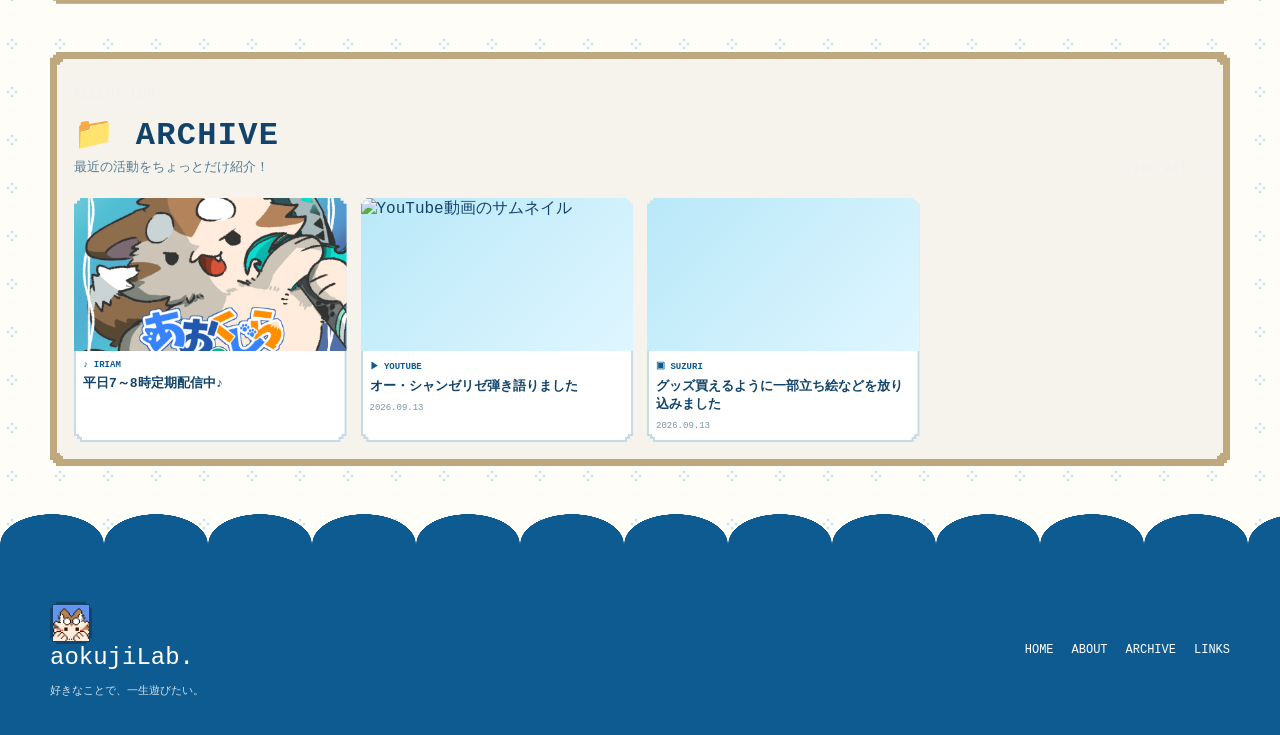
==== commit b269c60d: "Add files via upload" ====
--- a/index.html
+++ b/index.html
@@ -4,9 +4,9 @@
 	<meta charset="utf-8">
 	<meta name="viewport" content="width=device-width, initial-scale=1">
 	<meta name="theme-color" content="#0d5b91">
-	<meta name="description" content="AOKUJILAB｜あおくじらのクリエイターズラボ">
+	<meta name="description" content="aokujiLab.｜あおくじらのひみつきち">
 	<link rel="icon" href="favicon.png" type="image/png">
-	<title>AOKUJILAB</title>
+	<title>aokujiLab.</title>
 	<link rel="stylesheet" href="style.css">
 </head>
 
@@ -155,7 +155,7 @@
 				<h3 class="card-title">TWITTER</h3>
 				<span class="card-arrow">→</span>
 				<p class="card-description">日常・歌枠セトリ</p>
-				<div class="card-image pixel-frame">
+				<div class="card-image">
 					<img src="image/bar_iriam.png" alt="bar_twitter">
 				</div>
 			</a>
@@ -169,7 +169,7 @@
 				<h3 class="card-title">GAME</h3>
 				<span class="card-arrow">→</span>
 				<p class="card-description">あそびどころ</p>
-				<div class="card-image pixel-frame">
+				<div class="card-image">
 					<img src="image/bar_iriam.png" alt="bar_game">
 				</div>
 			</a>
@@ -287,8 +287,8 @@
 	<div class="footer-inner">
 		<div>
 			<span class="brand-mark"></span>
-			<div class="footer-title">AOKUJILAB</div>
-			<p class="footer-copy">好きなことで、つくる毎日を。</p>
+			<div class="footer-title">aokujiLab.</div>
+			<p class="footer-copy">好きなことで、一生遊びたい。</p>
 		</div>
 
 		<nav class="footer-nav">
--- a/style.css
+++ b/style.css
@@ -440,14 +440,11 @@
       --pixel-width: 5px;
       --pixel-frame-color: var(--ink);
       --pixel-inner-color: transparent;
-      --frame-color: var(--ink);
-      --frame-width: 5px;
-      --frame-cut: 5px;
-      --inner-color: transparent;
 
       position: relative;
 
-      min-height: 470px;
+      aspect-ratio: 2.4 / 1;
+      min-height: 0;
 
       overflow: hidden;
 
@@ -920,7 +917,6 @@
       grid-column: 1 / -1;
       
       margin-top: -50px;
-      padding-top: 50px;
 
       position: relative;
 
@@ -954,6 +950,9 @@
     }
 
 
+    .card-image img {
+      margin-top: 50px;
+    }
 
     .card-image > * {
       position: relative;
@@ -1544,8 +1543,8 @@
       }
 
       .hero-frame {
-        min-height: 420px;
-
+        aspect-ratio: 2.4 / 1;
+        min-height: 0;
         --pixel-width: 5px;
       }
 
@@ -1598,4 +1597,16 @@
         align-items: flex-start;
       }
     }
-  </style>+    
+    @media (max-height:700px) {
+      .hero-copy {
+        margin-top: -80px;
+        padding: 15px;
+      }
+
+      .hero-menu {
+        --menu-border: 5px;
+        --menu-cut: 5px;
+      }
+    }
+</style>
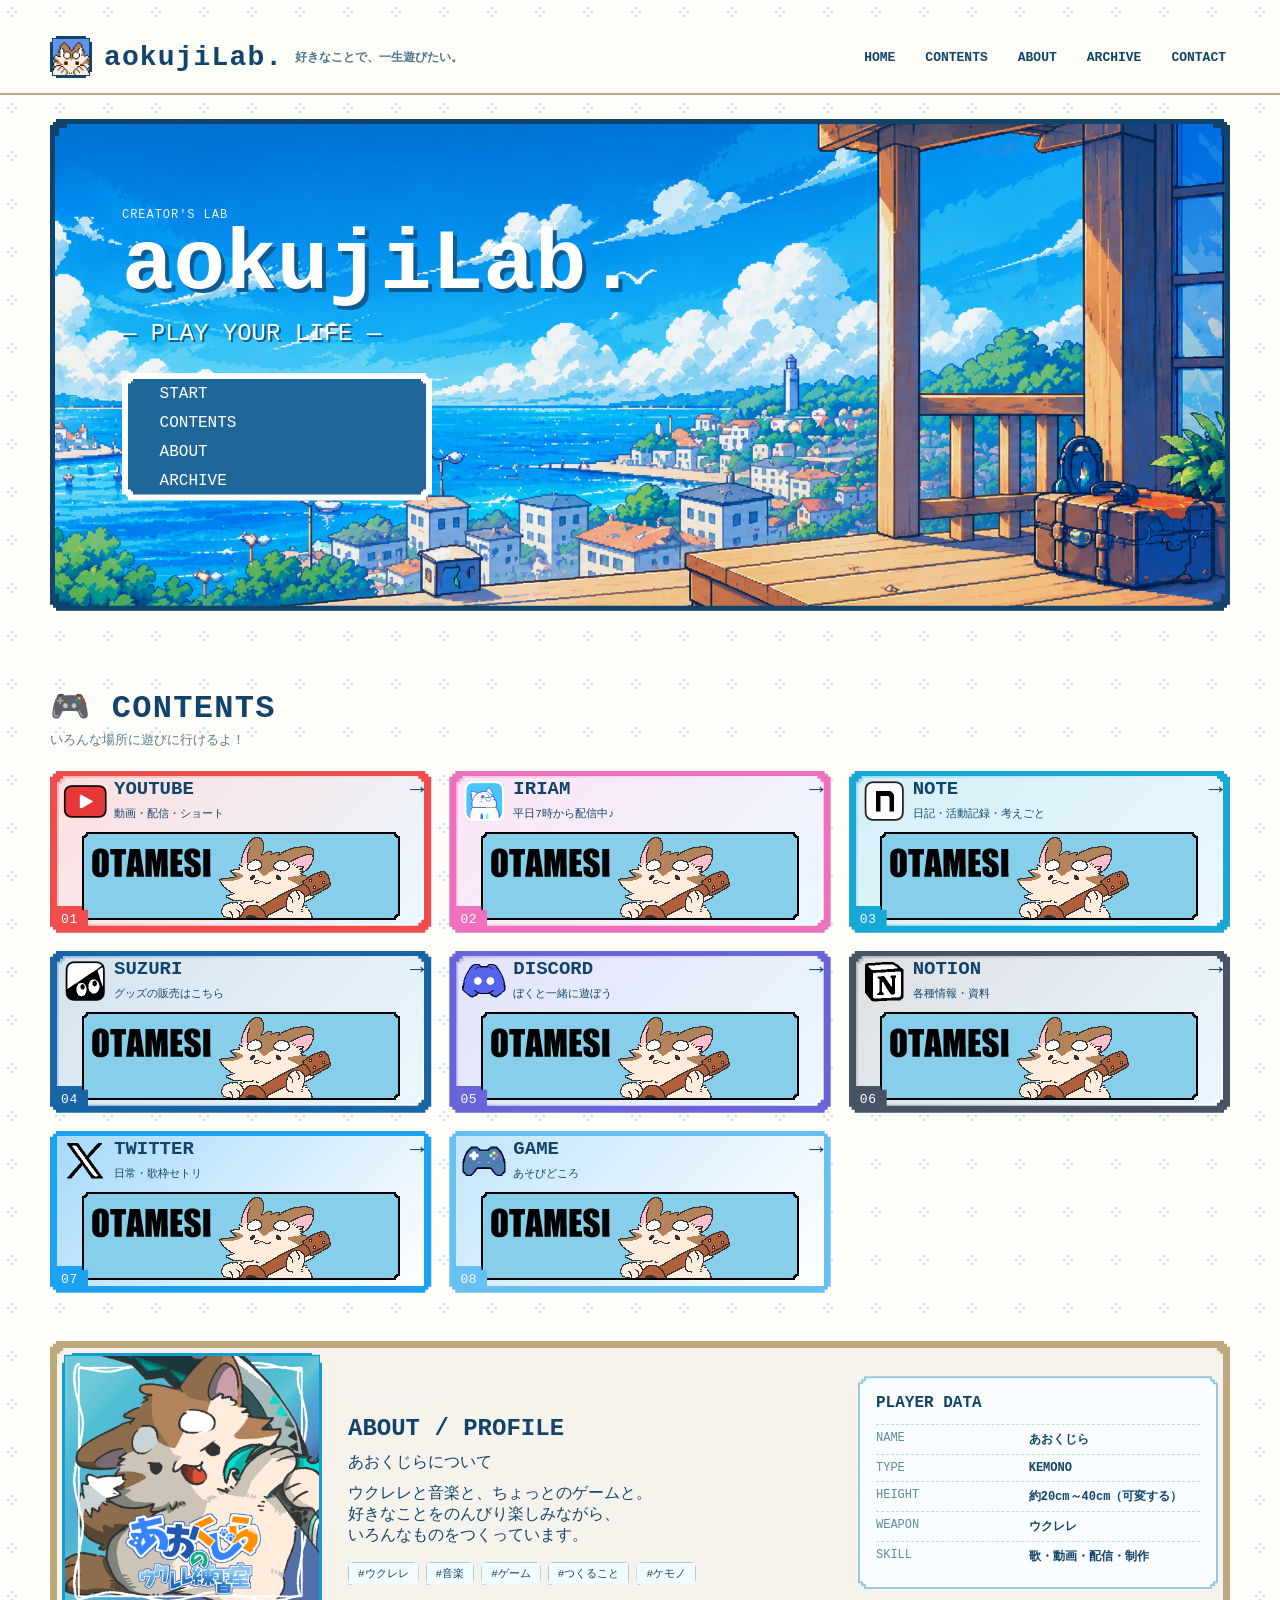
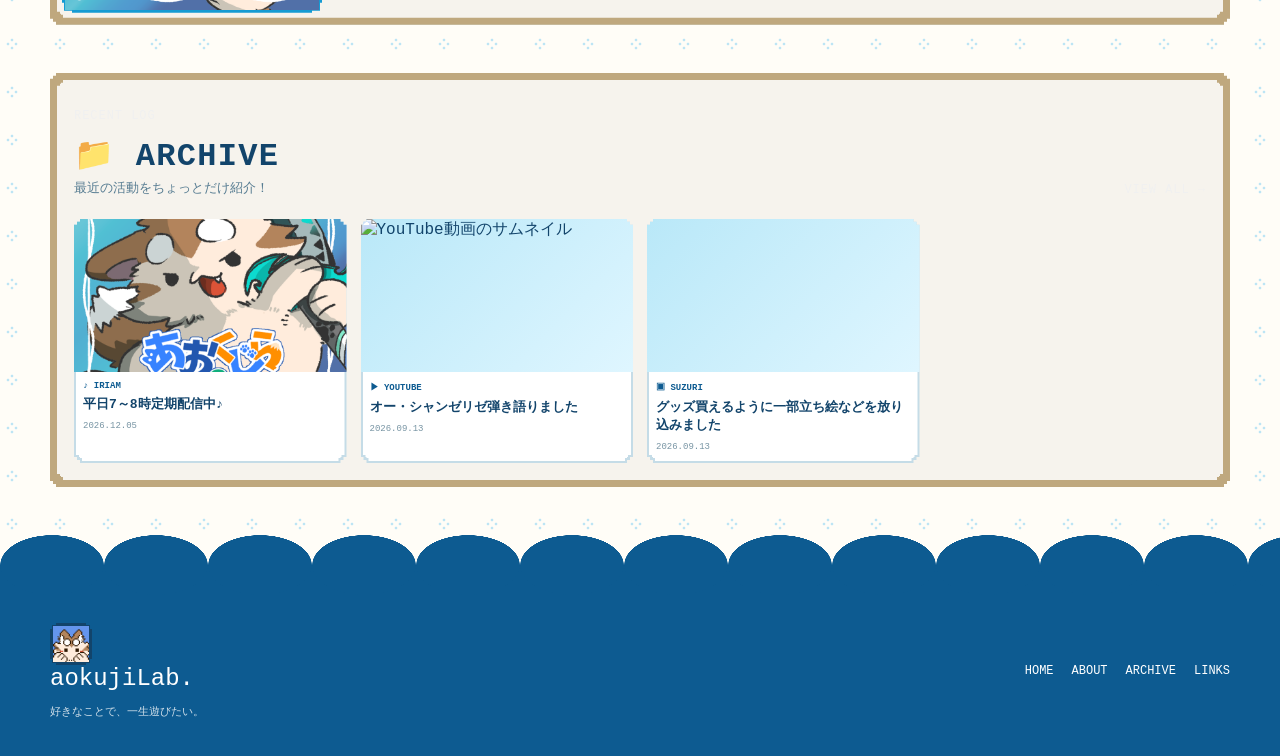
==== commit d7e1c584: "update 修正～" ====
--- a/index.html
+++ b/index.html
@@ -10,7 +10,7 @@
 	<link rel="stylesheet" href="style.css">
 </head>
 
-<body id="top">
+<body id="top">　
 <header class="site-header">
 	<div class="header-inner">
 		<a class="brand" href="#top" aria-label="aokujiLab. ホーム">
@@ -21,6 +21,7 @@
 		<button class="menu-button" id="menuButton" aria-expanded="false" aria-controls="siteNav" >MENU</button>
 		<nav class="nav" id="siteNav">
 			<a href="#top">HOME</a>
+			<a href="#contents">CONTENTS</a>
 			<a href="#about">ABOUT</a>
 			<a href="#archive">ARCHIVE</a>
 			<a href="#contact">CONTACT</a>
--- a/style.css
+++ b/style.css
@@ -1447,7 +1447,10 @@
        ========================================================= */
 
     @media (max-width: 900px) {
-
+      header {
+        position: relative;
+      }
+      
       .links-grid {
         grid-template-columns: repeat(2, 1fr);
       }
@@ -1463,12 +1466,39 @@
       .archive-grid {
         grid-template-columns: repeat(2, 1fr);
       }
+
+      .nav {
+        display: none;
+
+        position: absolute;
+
+        top: 62px;
+        left: 0;
+        right: 0;
+
+        padding: 12px 12px 12px;
+
+        flex-direction: column;
+
+        gap: 2px;
+
+        background: rgba(255,253,247,.98);
+
+        border-bottom: 2px solid var(--line);
+      }
+
+      .nav.is-open {
+        display: flex;
+      }
     }
 
     @media (max-width: 680px) {
 
       /* ---------- Header ---------- */
-
+      header {
+        position: relative;
+      }
+       
       .header-inner {
         width: calc(100% - 20px);
 
@@ -1562,8 +1592,7 @@
       }
 
       .hero-menu {
-        --menu-border: 5px;
-        --menu-cut: 5px;
+        display: none;
       }
 
       /* ---------- Links / Archive ---------- */
@@ -1598,7 +1627,7 @@
       }
     }
     
-    @media (max-height:700px) {
+    @media (max-height:800px) {
       .hero-copy {
         margin-top: -80px;
         padding: 15px;
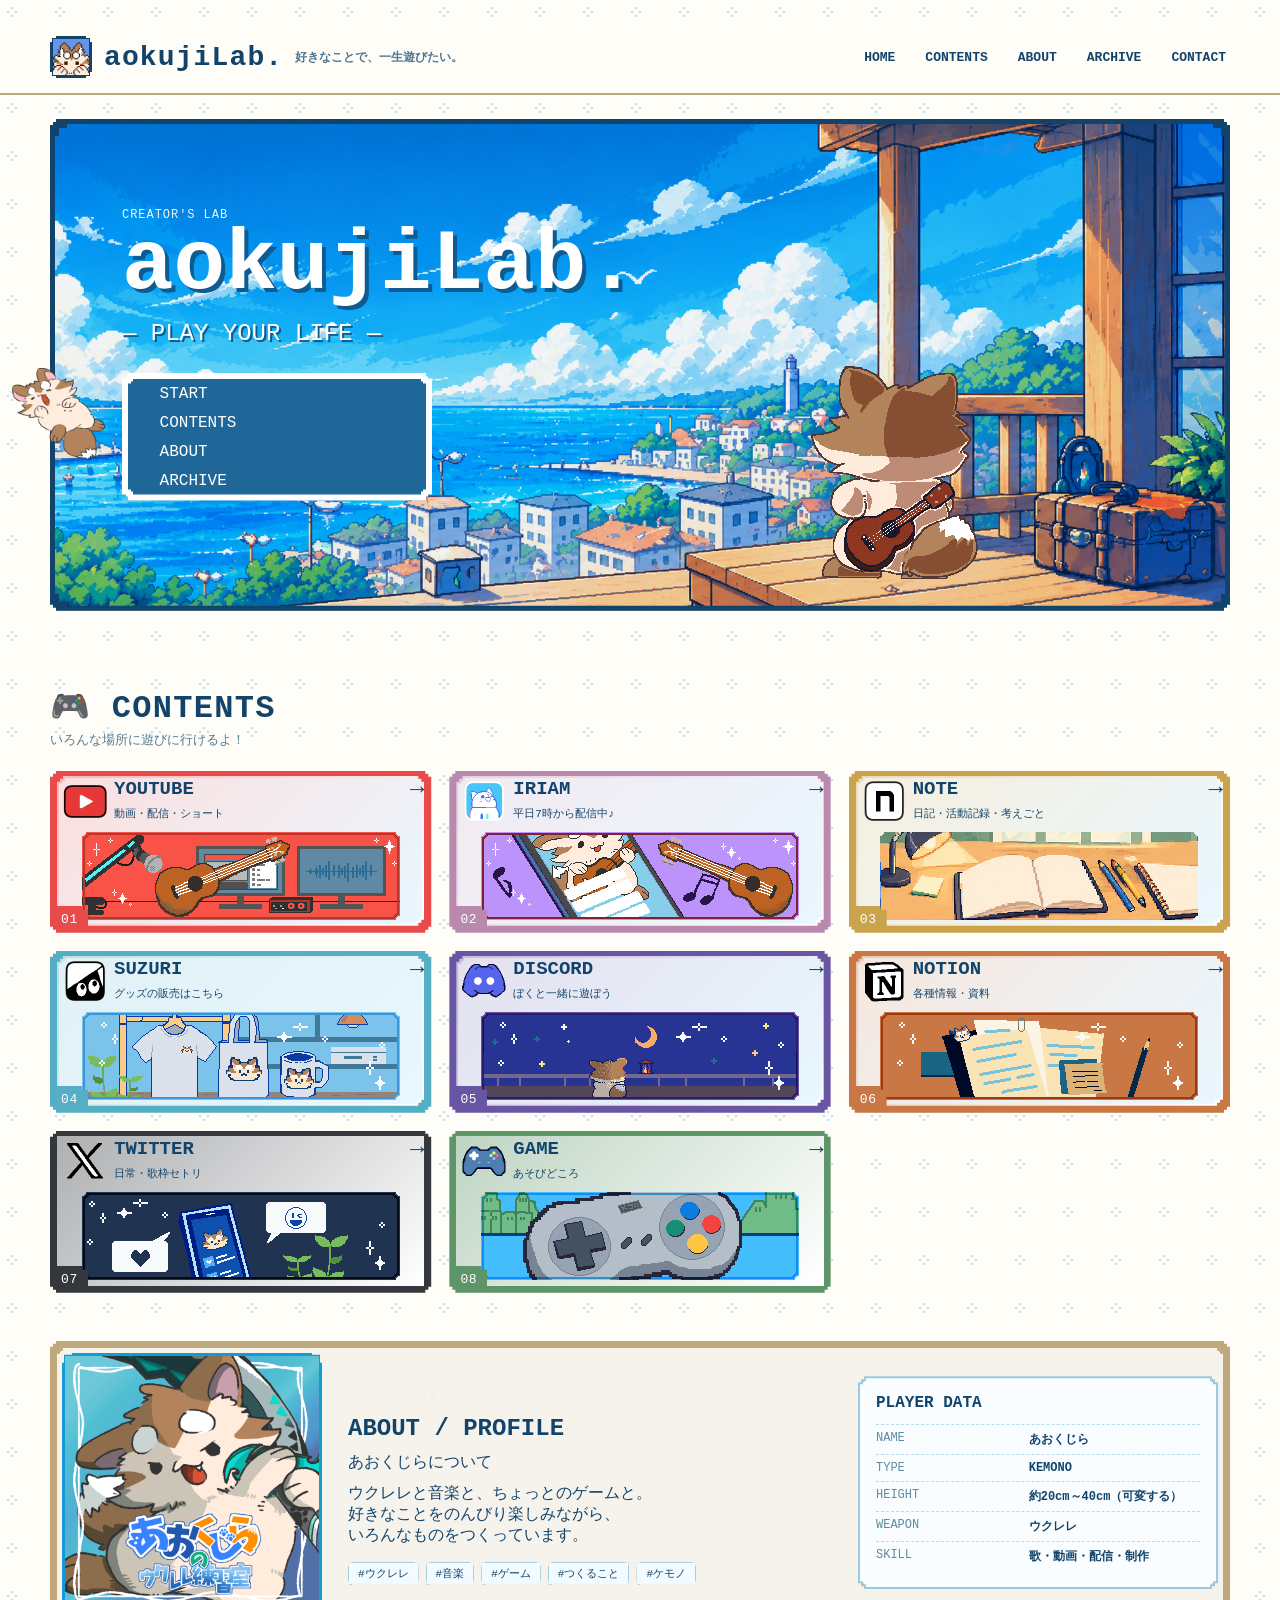
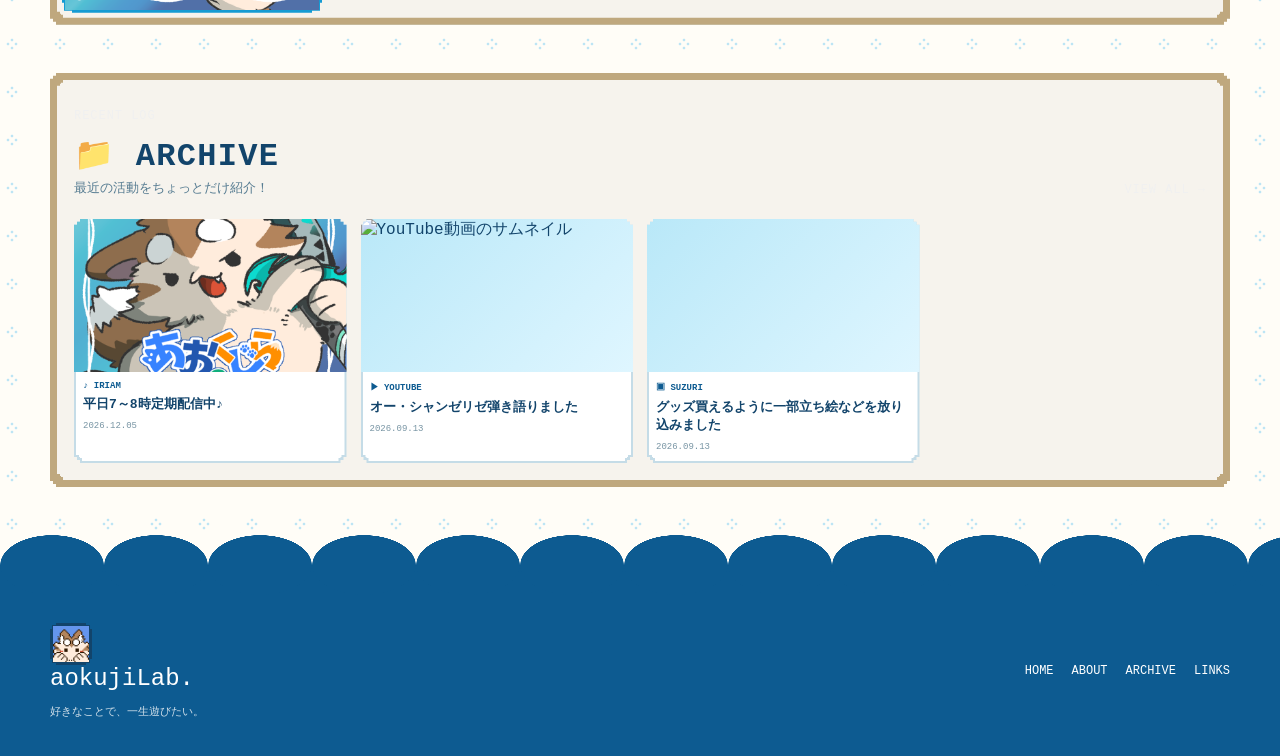
==== commit 4e1fb288: "update かくれんぼα版追加 ヘッダーα版追加 コンテンツヘッダー一部修正" ====
--- a/index.html
+++ b/index.html
@@ -36,6 +36,15 @@
 		<div class="container">
 		<div class="hero-frame pixel-frame">
 			<div class="hero-art" aria-hidden="true" ></div>
+			
+			<!-- ヘッダーに重ねるアイコン -->
+			<div class="hero-character">
+				<img src="image/boku.png" class="hero-icon" alt="">
+				<div class="speech-bubble pixel-frame">
+					こんにちは！
+				</div>
+			</div>
+			
 			<div class="hero-copy">
 				<div class="pixel-label">CREATOR'S LAB</div>
 				<h1 class="hero-title">aokujiLab.</h1>
@@ -73,7 +82,7 @@
 				<span class="card-arrow">→</span>
 				<p class="card-description">動画・配信・ショート</p>
 				<div class="card-image pixel-frame">
-					<img src="image/bar_iriam.png" alt="bar_youtube">
+					<img src="image/bar_youtube.png" alt="bar_youtube">
 				</div>
 			</a>
 
@@ -101,7 +110,7 @@
 				<span class="card-arrow">→</span>
 				<p class="card-description">日記・活動記録・考えごと</p>
 				<div class="card-image pixel-frame">
-					<img src="image/bar_iriam.png" alt="bar_note">
+					<img src="image/bar_note.png" alt="bar_note">
 				</div>
 			</a>
 
@@ -115,7 +124,7 @@
 				<span class="card-arrow">→</span>
 				<p class="card-description">グッズの販売はこちら</p>
 				<div class="card-image pixel-frame">
-					<img src="image/bar_iriam.png" alt="bar_suzuri">
+					<img src="image/bar_suzuri.png" alt="bar_suzuri">
 				</div>
 			</a>
 
@@ -129,7 +138,7 @@
 				<span class="card-arrow">→</span>
 				<p class="card-description">ぼくと一緒に遊ぼう</p>
 				<div class="card-image pixel-frame">
-					<img src="image/bar_iriam.png" alt="bar_discord">
+					<img src="image/bar_discord.png" alt="bar_discord">
 				</div>
 			</a>
 
@@ -143,7 +152,7 @@
 				<span class="card-arrow">→</span>
 				<p class="card-description">各種情報・資料</p>
 				<div class="card-image pixel-frame">
-					<img src="image/bar_iriam.png" alt="bar_notion">
+					<img src="image/bar_notion.png" alt="bar_notion">
 				</div>
 			</a>
 
@@ -157,7 +166,7 @@
 				<span class="card-arrow">→</span>
 				<p class="card-description">日常・歌枠セトリ</p>
 				<div class="card-image">
-					<img src="image/bar_iriam.png" alt="bar_twitter">
+					<img src="image/bar_twitter.png" alt="bar_twitter">
 				</div>
 			</a>
 
@@ -171,7 +180,7 @@
 				<span class="card-arrow">→</span>
 				<p class="card-description">あそびどころ</p>
 				<div class="card-image">
-					<img src="image/bar_iriam.png" alt="bar_game">
+					<img src="image/bar_game.png" alt="bar_game">
 				</div>
 			</a>
 		</div>
@@ -280,6 +289,19 @@
 		</div>
 		</div>
 	</section>
+	
+	<!-- =Hide & Seek= -->
+	<div id="hide-game">
+		<img id="hidden-character" src="" alt="">
+	</div>
+
+	<div id="hide-popup" class="hide-popup pixel-frame">
+		<p>見つかっちゃった！</p>
+		<p>また探してね！</p>
+		<button id="hide-popup-close" class="pixel-frame">
+			<span>またね！</span>
+		</button>
+	</div>
 
 </main>
 
--- a/style.css
+++ b/style.css
@@ -32,14 +32,14 @@
       --line: #BFA87E;
       --shadow: #8ebbd0;
 
-      --accent-note: #19a7d8;
-      --accent-suzuri: #1765a6;
-      --accent-discord: #6864d9;
-      --accent-youtube: #ef4d4d;
-      --accent-iriam: #ed71bd;
-      --accent-notion: #465466;
-      --accent-twitter: #1da1f2;
-      --accent-game: #66c0f4;
+      --accent-note: #C9A44C;
+      --accent-suzuri: #55AFC4;
+      --accent-discord: #6856A5;
+      --accent-youtube: #E94A4A;
+      --accent-iriam: #B98AAE;
+      --accent-notion: #C97845;
+      --accent-twitter: #34383D;
+      --accent-game: #5E9568;
 
       /* ピクセル角の大きさ */
       --pixel-cut: 12px;
@@ -428,6 +428,122 @@
       letter-spacing: .08em;
     }
 
+	/* =========================================================
+	   かくれんぼ
+	   ========================================================= */
+
+	#hide-game {
+	  position: absolute;
+	  inset: 0;
+	  pointer-events: none;
+	  z-index: 20;
+	}
+	/* あおくじらが隠れる側 */
+	.link-card,
+	.hero-menu a,
+	.menu-button,
+	.section-title,
+	.archive-card,
+	.about-box,
+	footer {
+	  position: relative;
+	  z-index: 21;
+	}
+
+	#hidden-character {
+	  position: absolute;
+
+	  width: 120px;
+	  height: auto;
+
+	  cursor: pointer;
+	  pointer-events: auto;
+	  user-select: none;
+
+	  display: block;
+
+	  /* 普通のイラストなのでドット補間はしない */
+	  image-rendering: auto;
+
+	  /* 少しだけ自然に見せる */
+	  transition:
+	    left .15s ease,
+	    top .15s ease;
+	}
+
+
+	/* ---------------------------------------------------------
+	   見つけたときのポップアップ
+	   --------------------------------------------------------- */
+
+	.hide-popup {
+	  position: fixed;
+
+	  left: 50%;
+	  top: 50%;
+
+	  transform: translate(-50%, -50%);
+
+	  z-index: 1000;
+
+	  padding: 20px 28px;
+
+	  background: #fff;
+
+	  border: 4px solid #6d83a8;
+
+	  box-shadow:
+	    6px 6px 0 rgba(0, 0, 0, 0.2);
+
+	  font-family: "PixelMplus12", sans-serif;
+
+	  text-align: center;
+
+	  display: none;
+	}
+
+	.hide-popup.show {
+	  display: block;
+	}
+
+	.hide-popup p {
+	  margin: 4px 0;
+	}
+	
+	#hide-popup-close {
+	  margin-top: 14px;
+	  padding: 8px 18px;
+
+	  font-family: "PixelMplus12", sans-serif;
+	  font-size: 14px;
+
+	  background: #fff;
+	  color: #3B6FA5 !important;
+	  -webkit-text-fill-color: #3B6FA5 !important;
+
+	  cursor: pointer;
+
+	  border: 0;
+	  border-radius: 0;
+
+	  /* pixel-frame */
+	  --pixel-frame-color: #3B6FA5;
+	  --pixel-inner-color: #fff;
+
+	  transition:
+	    transform .1s ease,
+	    filter .1s ease;
+	}
+
+	#hide-popup-close:hover {
+	  filter: brightness(1.05);
+	  transform: translate(-2px, -2px);
+	}
+
+	#hide-popup-close:active {
+	  transform: translate(2px, 2px);
+	}
+
     /* =========================================================
        HERO
        ========================================================= */
@@ -454,7 +570,59 @@
 
       isolation: isolate;
     }
-
+    
+	.hero-icon {
+		position: absolute;
+	    width: 15%;
+	    height: auto;
+		right: 250px;
+		bottom: 30px;
+		z-index: 10;
+	}
+
+	/* ヘッダー内キャラクター */
+	.hero-character {
+	    position: absolute;
+	    inset: 0;
+	    z-index: 10;
+	    pointer-events: none;
+	  image-rendering: pixelated;
+	}
+
+	.hero-icon {
+	    pointer-events: auto;
+	    cursor: pointer;
+	}
+	
+	.speech-bubble {
+	    --pixel-frame-color: #3B6FA5;
+	    --pixel-inner-color: #fff;
+
+	    position: absolute;
+	    right: 250px;
+	    bottom: 250px;
+
+	    padding: 12px 18px;
+
+	    color: #3B6FA5 !important;
+
+	    display: none;
+	    z-index: 20;
+	    pointer-events: none;
+
+	    font-size: 14px;
+	    line-height: 1.5;
+	}
+
+	/* 吹き出しの文字を確実に前面へ */
+	.speech-bubble {
+	    isolation: isolate;
+	}
+
+	.speech-bubble::before {
+	    z-index: -1;
+	}
+	
     /*
      * HERO画像は「内側のフレーム」に合わせて配置。
      * ここで内側の角もカクカクにする。
@@ -1585,11 +1753,9 @@
         left: 5px;
       }
 
-      .hero-copy {
-        min-height: 420px;
-
-        padding: 5px;
-      }
+        .hero-copy {
+            padding: 25px 15px;
+        }
 
       .hero-menu {
         display: none;
@@ -1626,16 +1792,4 @@
         align-items: flex-start;
       }
     }
-    
-    @media (max-height:800px) {
-      .hero-copy {
-        margin-top: -80px;
-        padding: 15px;
-      }
-
-      .hero-menu {
-        --menu-border: 5px;
-        --menu-cut: 5px;
-      }
-    }
 </style>
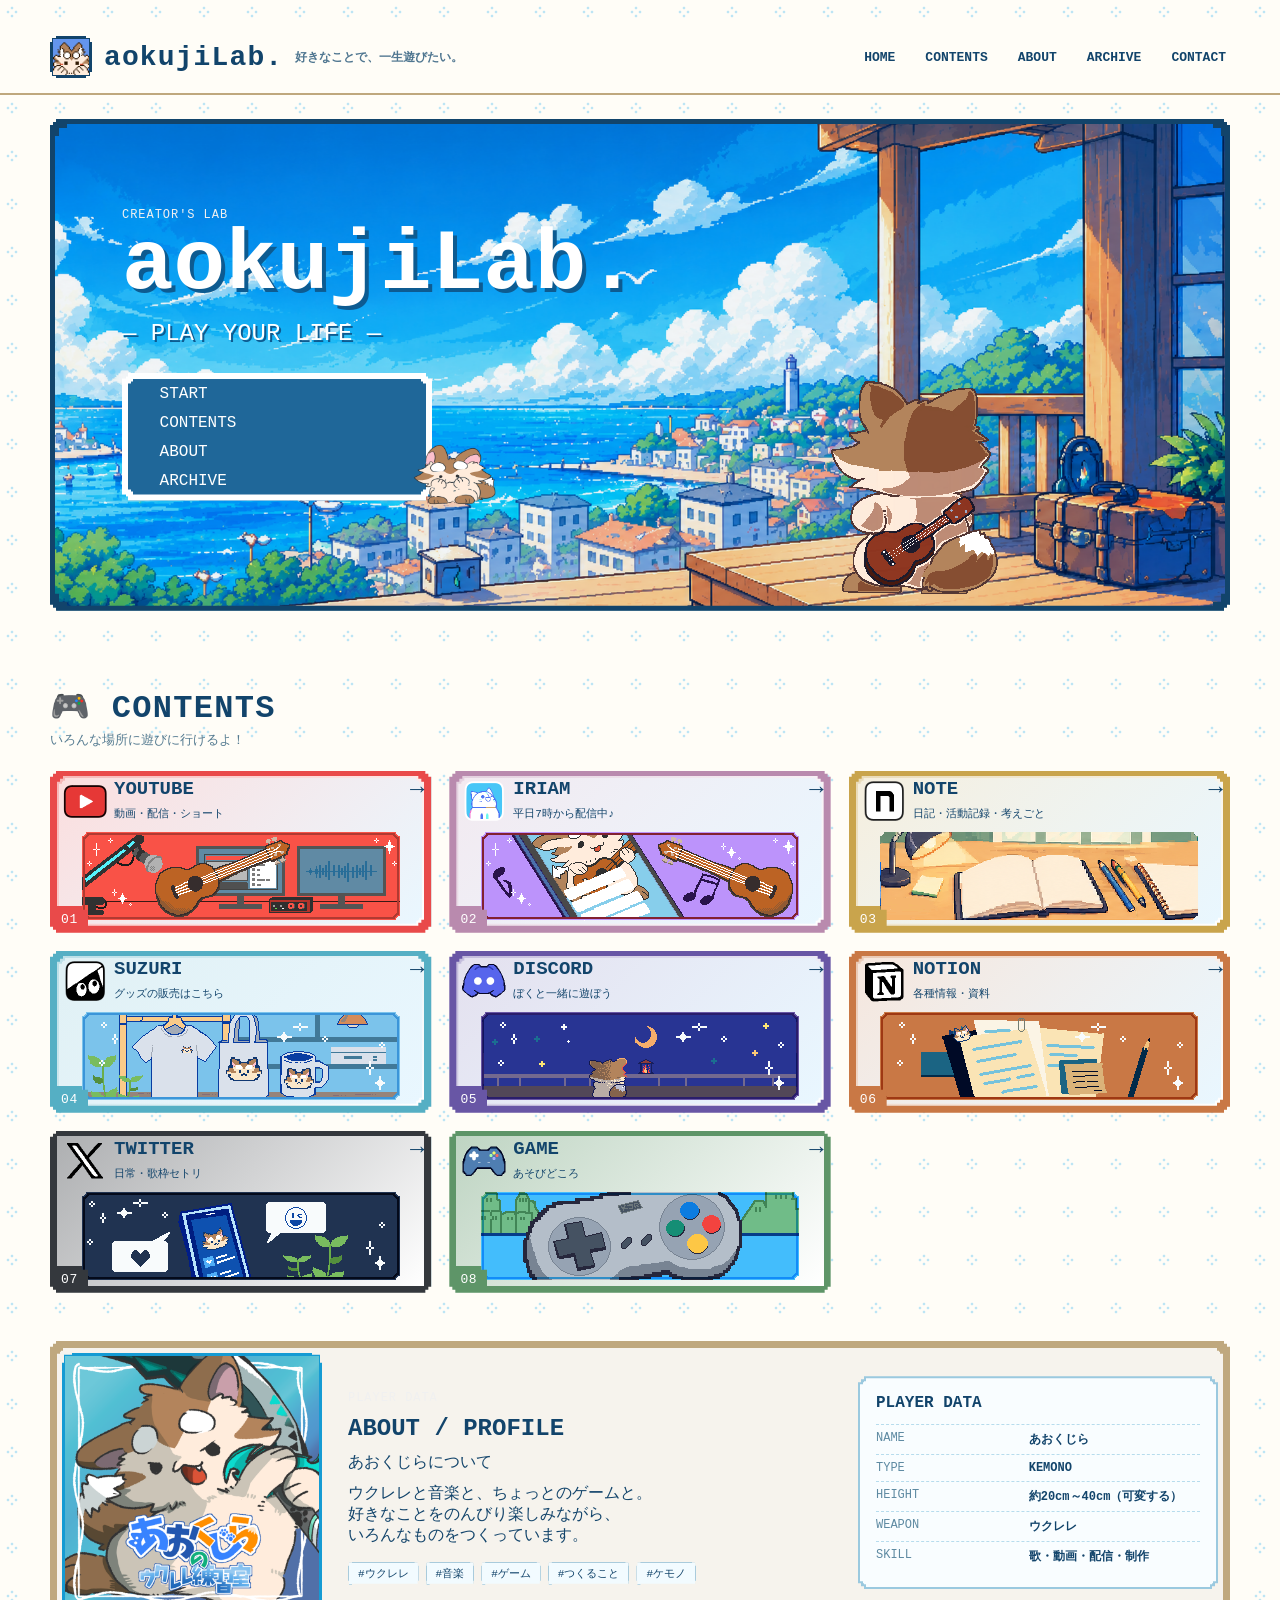
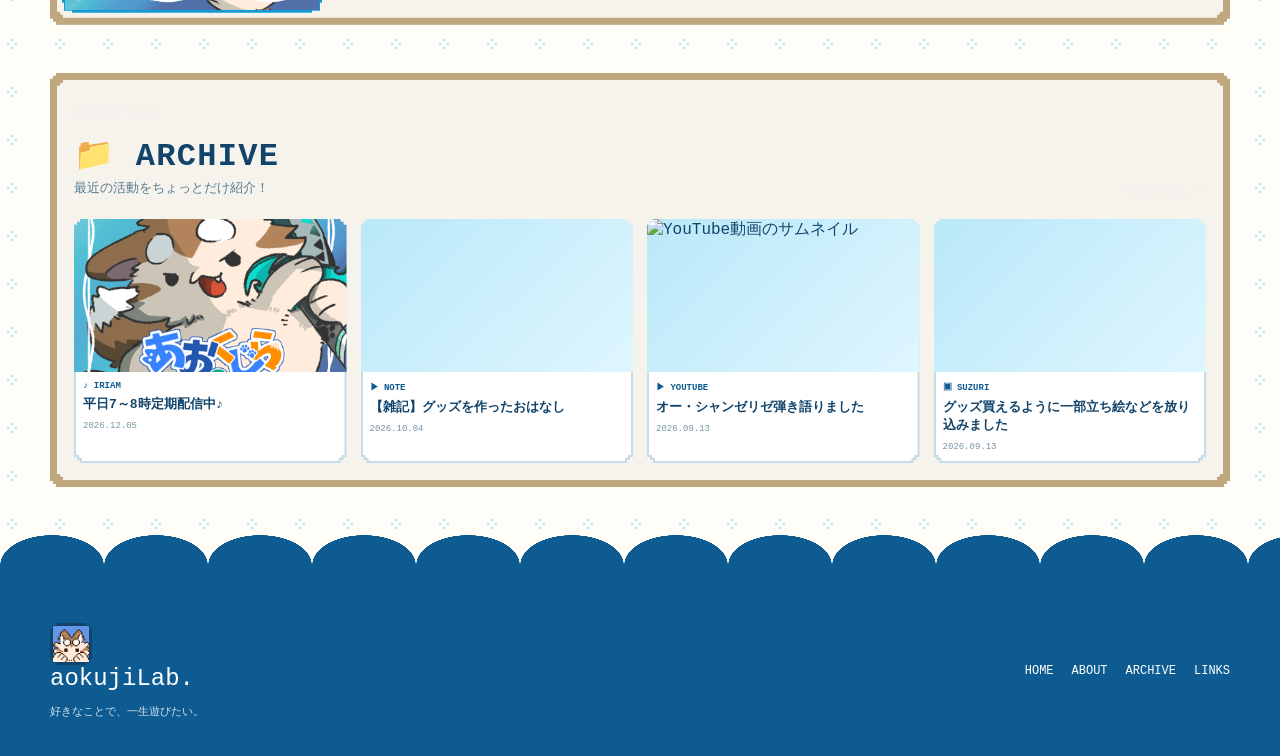
==== commit 1d02a0bd: "update Archiveとスマホのかくれんぼを追加・修正。 ついでに一部デザインを調整" ====
--- a/index.html
+++ b/index.html
@@ -263,7 +263,21 @@
 				</a>
 
 				<!-- ARCHIVE 02 -->
-				<a class="archive-card unset-link pixel-frame" href="https://www.youtube.com/watch?v=l-t2v3APKSQ" data-name="ARCHIVE 02" >
+				<a class="archive-card unset-link pixel-frame" href="https://note.com/aokujilabo/n/n34447227e9dd?sub_rt=share_pw" data-name="ARCHIVE 02" >
+					<div class="archive-thumb">
+						<iframe class="note-embed" src="https://note.com/embed/notes/n34447227e9dd" style="border: 0; display: block; max-width: 99%; width: 494px; padding: 0px; margin: 10px 0px; position: static; visibility: visible;" height="400"></iframe>
+						<script async src="https://note.com/scripts/embed.js" charset="utf-8" alt="サムネイル"></script>
+					</div>
+					<div class="archive-info">
+						<div class="archive-type">▶ NOTE</div>
+						<h3>【雑記】グッズを作ったおはなし</h3>
+						<time>2026.10.04</time>
+					</div>
+				</a>
+
+
+				<!-- ARCHIVE 03 -->
+				<a class="archive-card unset-link pixel-frame" href="https://www.youtube.com/watch?v=l-t2v3APKSQ" data-name="ARCHIVE 03" >
 					<div class="archive-thumb">
 						<img src="https://i.ytimg.com/vi/l-t2v3APKSQ/maxresdefault.jpg" alt="YouTube動画のサムネイル">
 					</div>
@@ -274,8 +288,8 @@
 					</div>
 				</a>
 
-				<!-- ARCHIVE 03 -->
-				<a class="archive-card unset-link pixel-frame" href="#" data-name="ARCHIVE 03" >
+				<!-- ARCHIVE 04 -->
+				<a class="archive-card unset-link pixel-frame" href="#" data-name="ARCHIVE 04" >
 					<div class="archive-thumb">
 						<iframe src="https://suzuri.jp/aokujira/20902032/acrylic-keychain/50x50mm/clear/embed" class="suzuri-embed" frameborder="0" ></iframe>
 					</div>
--- a/style.css
+++ b/style.css
@@ -435,9 +435,13 @@
 	#hide-game {
 	  position: absolute;
 	  inset: 0;
+	  width: 100%;
+	  height: 100%;
+
 	  pointer-events: none;
 	  z-index: 20;
 	}
+
 	/* あおくじらが隠れる側 */
 	.link-card,
 	.hero-menu a,
@@ -462,10 +466,8 @@
 
 	  display: block;
 
-	  /* 普通のイラストなのでドット補間はしない */
 	  image-rendering: auto;
 
-	  /* 少しだけ自然に見せる */
 	  transition:
 	    left .15s ease,
 	    top .15s ease;
@@ -486,7 +488,7 @@
 
 	  z-index: 1000;
 
-	  padding: 20px 28px;
+ 	 padding: 35px 50px; 
 
 	  background: #fff;
 
@@ -572,14 +574,17 @@
     }
     
 	.hero-icon {
-		position: absolute;
+	    position: absolute;
 	    width: 15%;
 	    height: auto;
-		right: 250px;
-		bottom: 30px;
-		z-index: 10;
+	    
+	    right: clamp(16px, 18vw, 250px);
+	    bottom: clamp(15px, 1vw, 30px);
+	    
+	    z-index: 10;
+	    pointer-events: auto;
+	    cursor: pointer;
 	}
-
 	/* ヘッダー内キャラクター */
 	.hero-character {
 	    position: absolute;
@@ -599,8 +604,9 @@
 	    --pixel-inner-color: #fff;
 
 	    position: absolute;
-	    right: 250px;
-	    bottom: 250px;
+	    	    
+	    right: clamp(16px, 18vw, 250px);
+	    bottom: clamp(150px, 15vw, 250px);
 
 	    padding: 12px 18px;
 
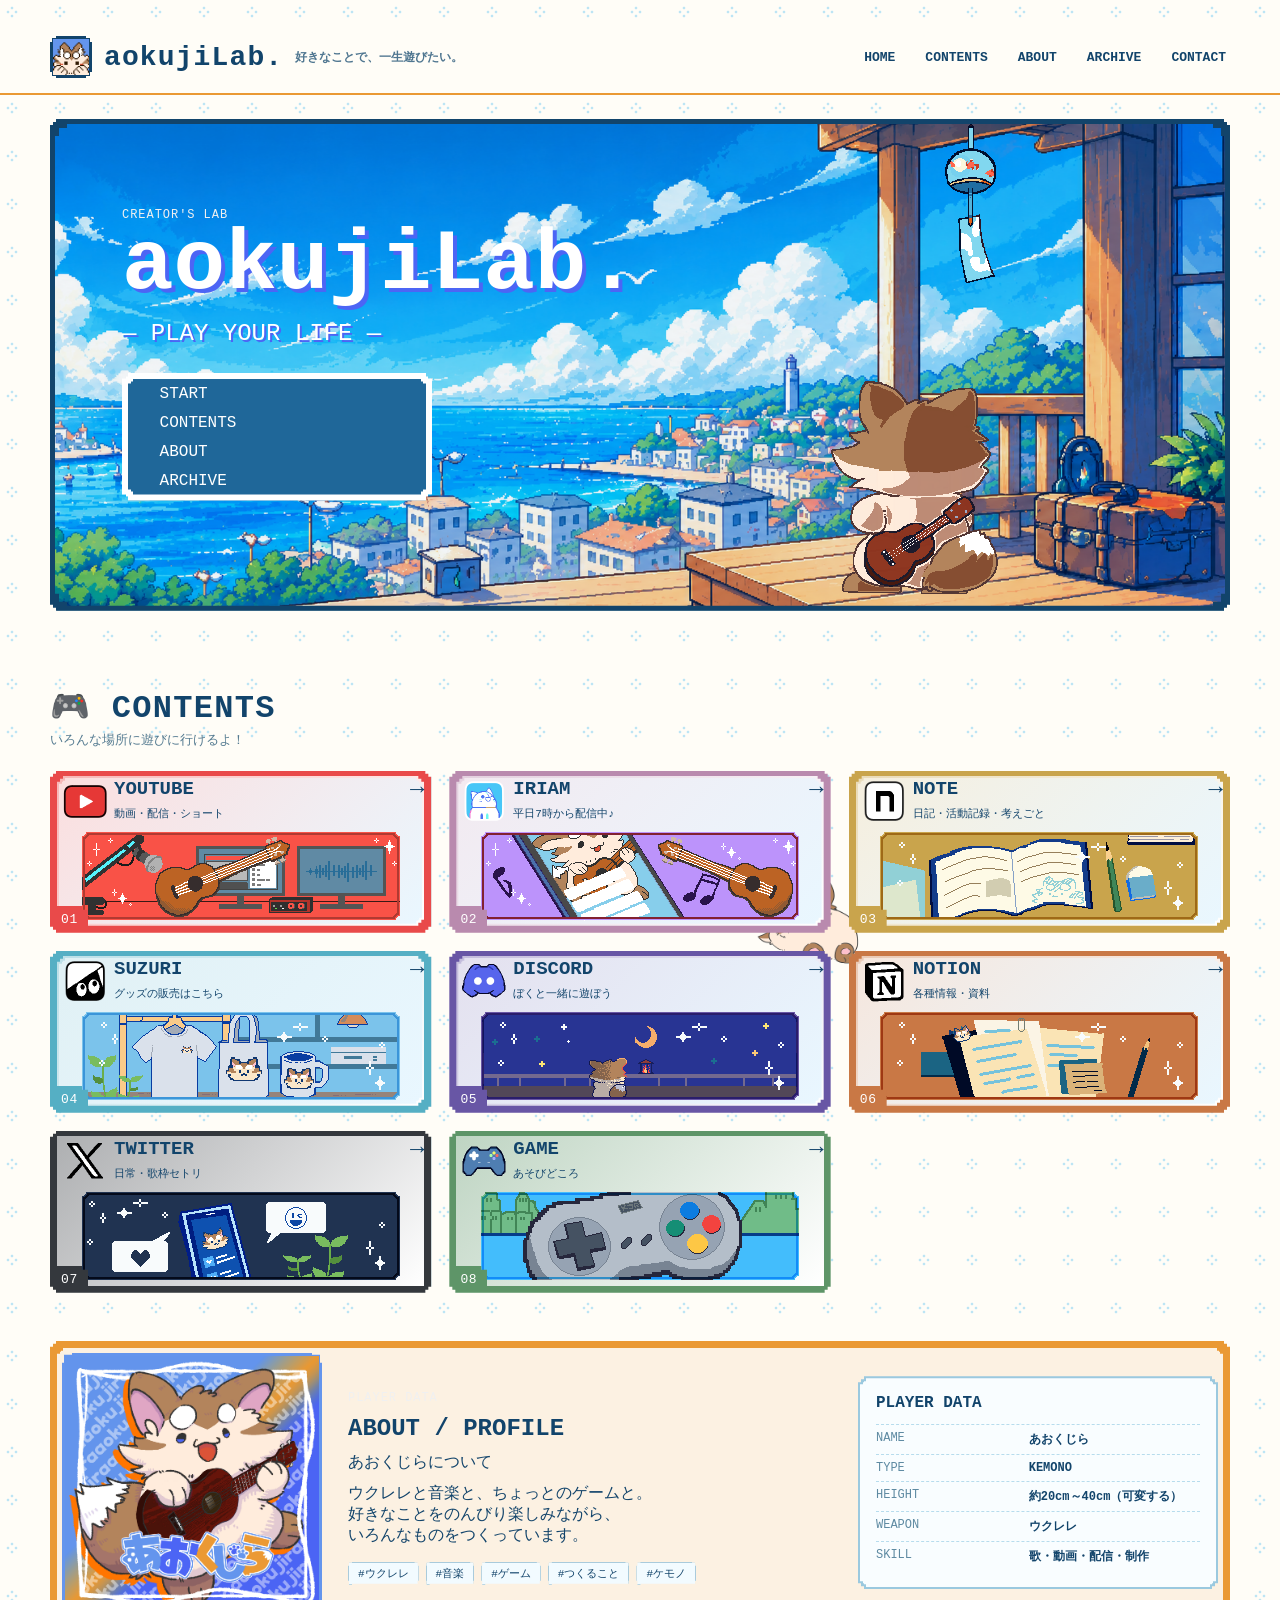
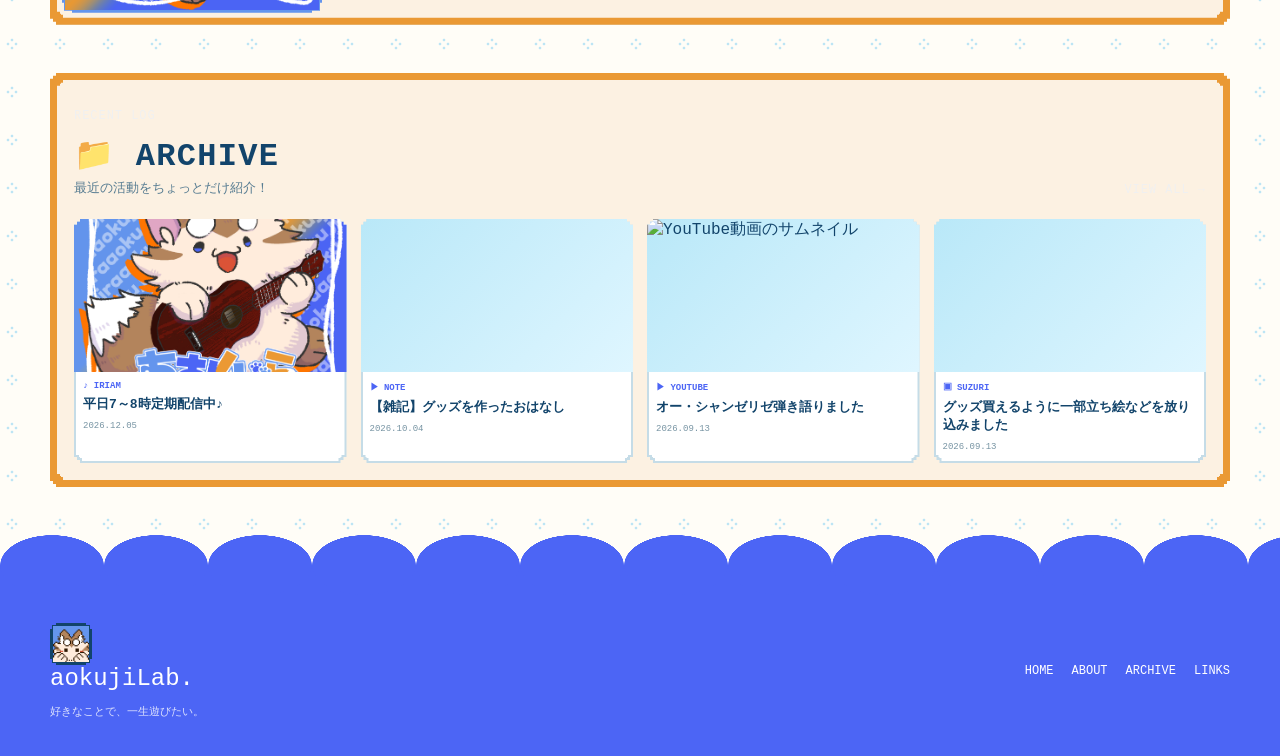
==== commit 4d62c62c: "update デザイン、配置修正" ====
--- a/index.html
+++ b/index.html
@@ -40,6 +40,7 @@
 			<!-- ヘッダーに重ねるアイコン -->
 			<div class="hero-character">
 				<img src="image/boku.png" class="hero-icon" alt="">
+				<img src="image/windbell.png" class="hero-windbell" alt="">
 				<div class="speech-bubble pixel-frame">
 					こんにちは！
 				</div>
--- a/style.css
+++ b/style.css
@@ -25,11 +25,11 @@
 
     :root {
       --ink: #12446b;
-      --blue: #159bd3;
-      --blue-dark: #0d5b91;
+      --blue: #6495ED;
+      --blue-dark: #4C65F5;
       --sky: #C2DBFF;
       --paper: #fffdf7;
-      --line: #BFA87E;
+      --line: #EA9934;
       --shadow: #8ebbd0;
 
       --accent-note: #C9A44C;
@@ -573,6 +573,7 @@
       isolation: isolate;
     }
     
+	/* ぼくポジション設定 */
 	.hero-icon {
 	    position: absolute;
 	    width: 15%;
@@ -585,18 +586,27 @@
 	    pointer-events: auto;
 	    cursor: pointer;
 	}
+	
+	/* 風鈴ポジション設定 */
+	.hero-windbell {
+	    position: absolute;
+	    width: 5%;
+	    height: auto;
+	    
+	    right: clamp(16px, 18vw, 250px);
+	    
+	    z-index: 10;
+	    pointer-events: auto;
+	    cursor: pointer;
+	}
+	
 	/* ヘッダー内キャラクター */
 	.hero-character {
 	    position: absolute;
 	    inset: 0;
 	    z-index: 10;
 	    pointer-events: none;
-	  image-rendering: pixelated;
-	}
-
-	.hero-icon {
-	    pointer-events: auto;
-	    cursor: pointer;
+	    image-rendering: pixelated;
 	}
 	
 	.speech-bubble {
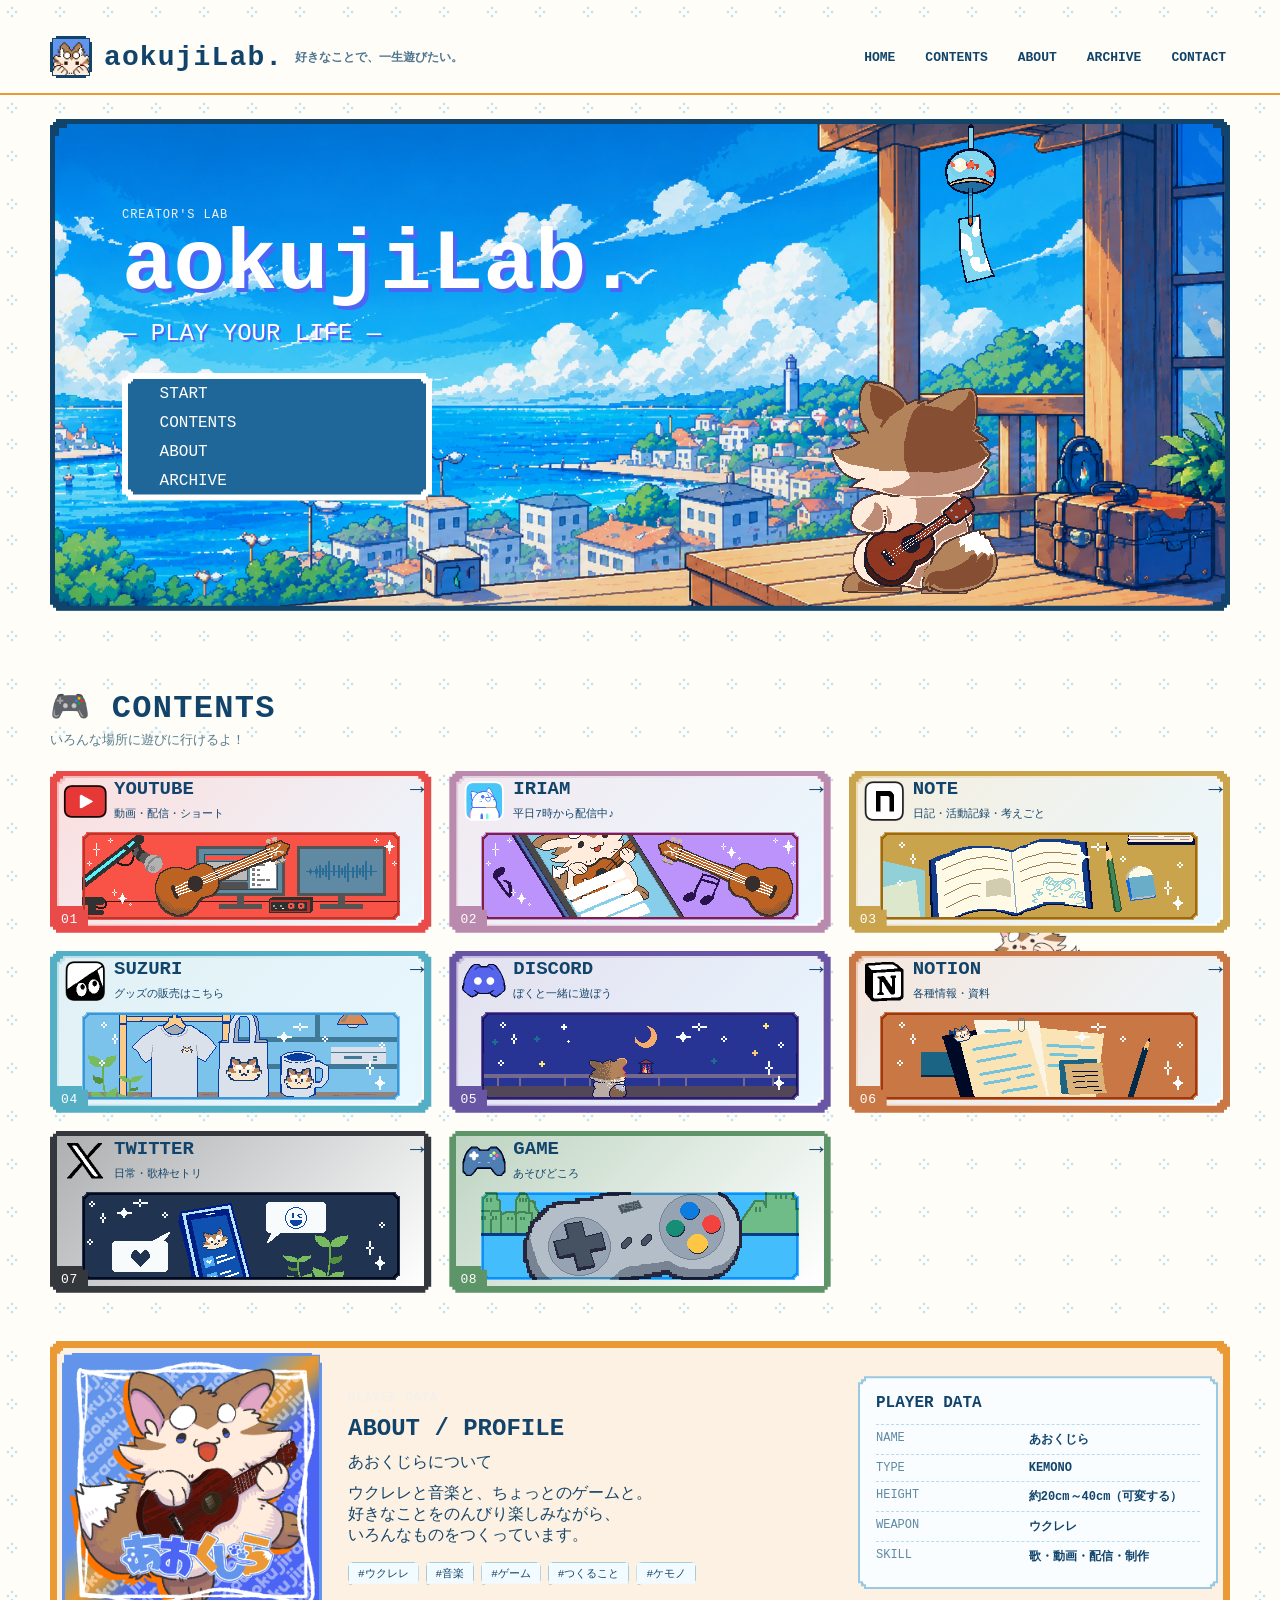
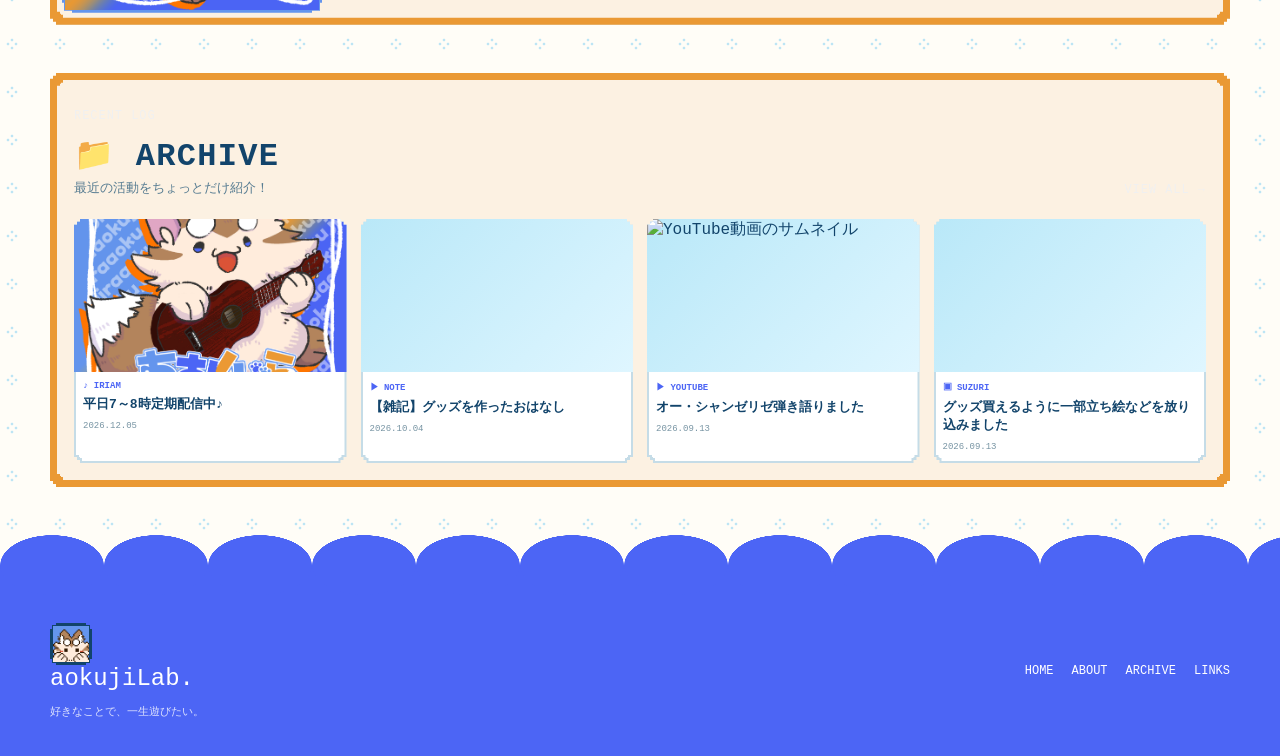
==== commit fe1b1446: "update css/jsが見にくくなってきたので分割～" ====
--- a/index.html
+++ b/index.html
@@ -7,7 +7,10 @@
 	<meta name="description" content="aokujiLab.｜あおくじらのひみつきち">
 	<link rel="icon" href="favicon.png" type="image/png">
 	<title>aokujiLab.</title>
-	<link rel="stylesheet" href="style.css">
+	<link rel="stylesheet" href="css/common.css">
+	<link rel="stylesheet" href="css/content.css">
+	<link rel="stylesheet" href="css/game2d.css">
+	<link rel="stylesheet" href="css/recponsive.css">
 </head>
 
 <body id="top">　
@@ -310,13 +313,7 @@
 		<img id="hidden-character" src="" alt="">
 	</div>
 
-	<div id="hide-popup" class="hide-popup pixel-frame">
-		<p>見つかっちゃった！</p>
-		<p>また探してね！</p>
-		<button id="hide-popup-close" class="pixel-frame">
-			<span>またね！</span>
-		</button>
-	</div>
+	<div id="hide-popup" class="hide-popup pixel-frame"></div>
 
 </main>
 
@@ -346,6 +343,8 @@
 		<button class="modal-close" id="modalClose" >とじる</button>
 	</div>
 </div>
-<script src="script.js"></script>
+<script src="js/fortune.js"></script>
+<script src="js/hideAndSeek.js"></script>
+<script src="js/script.js"></script>
 </body>
 </html>
--- a/css/common.css
+++ b/css/common.css
@@ -0,0 +1,608 @@
+    /* =========================================================
+       PixelMplus12
+       ========================================================= */
+
+    @font-face {
+      font-family: "PixelMplus12";
+      src: url("https://raw.githubusercontent.com/itouhiro/PixelMplus/master/PixelMplus12-Regular.ttf") format("truetype");
+      font-weight: 400;
+      font-style: normal;
+      font-display: swap;
+    }
+
+    @font-face {
+      font-family: "PixelMplus12";
+      src: url("https://raw.githubusercontent.com/itouhiro/PixelMplus/master/PixelMplus12-Bold.ttf") format("truetype");
+      font-weight: 700;
+      font-style: normal;
+      font-display: swap;
+    }
+
+    /* =========================================================
+       Variables
+       ========================================================= */
+
+    :root {
+      --ink: #12446b;
+      --blue: #6495ED;
+      --blue-dark: #4C65F5;
+      --sky: #C2DBFF;
+      --paper: #fffdf7;
+      --line: #EA9934;
+      --shadow: #8ebbd0;
+
+      --accent-note: #C9A44C;
+      --accent-suzuri: #55AFC4;
+      --accent-discord: #6856A5;
+      --accent-youtube: #E94A4A;
+      --accent-iriam: #B98AAE;
+      --accent-notion: #C97845;
+      --accent-twitter: #34383D;
+      --accent-game: #5E9568;
+
+      /* ピクセル角の大きさ */
+      --pixel-cut: 12px;
+ 	  --pixel-inner-step: 4px;
+
+      /* フレームの太さ */
+      --frame-large: 12px;
+      --frame-medium: 4px;
+      --frame-small: 2px;
+    }
+
+    /* =========================================================
+       Base
+       ========================================================= */
+
+    * {
+      box-sizing: border-box;
+    }
+
+    html {
+      scroll-behavior: smooth;
+    }
+
+	body {
+		margin: 0;
+		color: var(--ink);
+		background:
+		radial-gradient(
+			circle at 12px 8px,
+			#bde5f4 1.5px,
+			transparent 1.6px
+		),
+		radial-gradient(
+			circle at 12px 16px,
+			#bde5f4 1.5px,
+			transparent 1.6px
+		),
+		radial-gradient(
+			circle at 8px 12px,
+			#bde5f4 1.5px,
+			transparent 1.6px
+		),
+		radial-gradient(
+			circle at 16px 12px,
+			#bde5f4 1.5px,
+			transparent 1.6px
+		),
+		var(--paper);
+
+		background-size:
+			48px 48px,
+			48px 48px,
+			48px 48px,
+			48px 48px,
+			auto;
+	}
+
+    button,
+    input,
+    textarea,
+    select {
+      font-family: inherit;
+    }
+
+    a {
+      color: inherit;
+      text-decoration: none;
+    }
+
+    img {
+      max-width: 100%;
+    }
+
+    /* サイト内の文字を全部PixelMplus12へ */
+    *,
+    *::before,
+    *::after {
+      font-family: "PixelMplus12", monospace;
+    }
+
+    /* =========================================================
+       共通：ピクセル角
+       
+       外側だけでなく「内側」も段付きになるように、
+       フレームを「背景色＋内側の面」で作る。
+       ========================================================= */
+
+    /* =========================================================
+       共通：ピクセルフレーム
+
+       カクカク形状はここだけで管理。
+       --pixel-cut  : 角を何px切るか
+       --pixel-step : 段差の深さ
+       --pixel-width: フレームの太さ
+
+       全体を変えるなら :root の値を変更。
+       個別に変えるなら対象要素で同じ変数を上書き。
+       ========================================================= */
+
+	.pixel-frame {
+		--pixel-cut: 6px;
+		--pixel-step: 3px;
+		--pixel-width: 4px;
+		--pixel-frame-color: var(--ink);
+		--pixel-inner-color: #fff;
+
+		position: relative;
+		overflow: hidden;
+		border: 0 !important;
+		border-radius: 0 !important;
+		background: var(--pixel-frame-color) !important;
+		clip-path: polygon(
+			var(--pixel-cut) 0,
+			calc(100% - var(--pixel-cut)) 0,
+			calc(100% - var(--pixel-cut)) var(--pixel-step),
+			calc(100% - var(--pixel-step)) var(--pixel-step),
+			calc(100% - var(--pixel-step)) var(--pixel-cut),
+			100% var(--pixel-cut),
+			100% calc(100% - var(--pixel-cut)),
+			calc(100% - var(--pixel-step)) calc(100% - var(--pixel-cut)),
+			calc(100% - var(--pixel-step)) calc(100% - var(--pixel-step)),
+			calc(100% - var(--pixel-cut)) calc(100% - var(--pixel-step)),
+			calc(100% - var(--pixel-cut)) 100%,
+			var(--pixel-cut) 100%,
+			var(--pixel-cut) calc(100% - var(--pixel-step)),
+			var(--pixel-step) calc(100% - var(--pixel-step)),
+			var(--pixel-step) calc(100% - var(--pixel-cut)),
+			0 calc(100% - var(--pixel-cut)),
+			0 var(--pixel-cut),
+			var(--pixel-step) var(--pixel-cut),
+			var(--pixel-step) var(--pixel-step),
+			var(--pixel-cut) var(--pixel-step)
+		);
+	}
+
+	.pixel-frame::before {
+		content: "";
+		position: absolute;
+		inset: var(--pixel-width);
+		z-index: 0;
+		pointer-events: none;
+		background: var(--pixel-inner-color);
+		clip-path: polygon(
+			var(--pixel-cut) 0,
+			calc(100% - var(--pixel-cut)) 0,
+			calc(100% - var(--pixel-cut)) var(--pixel-step),
+			calc(100% - var(--pixel-inner-step)) var(--pixel-step),
+			calc(100% - var(--pixel-inner-step)) var(--pixel-inner-step),
+			calc(100% - var(--pixel-step)) var(--pixel-inner-step),
+			calc(100% - var(--pixel-step)) var(--pixel-cut),
+			100% var(--pixel-cut),
+			100% calc(100% - var(--pixel-cut)),
+			calc(100% - var(--pixel-step)) calc(100% - var(--pixel-cut)),
+			calc(100% - var(--pixel-step)) calc(100% - var(--pixel-inner-step)),
+			calc(100% - var(--pixel-inner-step)) calc(100% - var(--pixel-inner-step)),
+			calc(100% - var(--pixel-inner-step)) calc(100% - var(--pixel-step)),
+			calc(100% - var(--pixel-cut)) calc(100% - var(--pixel-step)),
+			calc(100% - var(--pixel-cut)) 100%,
+			var(--pixel-cut) 100%,
+			var(--pixel-cut) calc(100% - var(--pixel-step)),
+			var(--pixel-inner-step) calc(100% - var(--pixel-step)),
+			var(--pixel-inner-step) calc(100% - var(--pixel-inner-step)),
+			var(--pixel-step) calc(100% - var(--pixel-inner-step)),
+			var(--pixel-step) calc(100% - var(--pixel-cut)),
+			0 calc(100% - var(--pixel-cut)),
+			0 var(--pixel-cut),
+			var(--pixel-step) var(--pixel-cut),
+			var(--pixel-step) var(--pixel-inner-step),
+			var(--pixel-inner-step) var(--pixel-inner-step),
+			var(--pixel-inner-step) var(--pixel-step),
+			var(--pixel-cut) var(--pixel-step)
+		);
+	}
+
+    .pixel-frame > * {
+      position: relative;
+      z-index: 1;
+    }
+
+    /* =========================================================
+       Header
+       ========================================================= */
+
+    .site-header {
+      position: sticky;
+      top: 0;
+      z-index: 50;
+      background: rgba(255, 253, 247, .94);
+      border-bottom: 2px solid var(--line);
+      backdrop-filter: blur(10px);
+    }
+
+    .header-inner {
+      width: min(1180px, calc(100% - 32px));
+      min-height: 72px;
+      margin: auto;
+
+      display: flex;
+      align-items: center;
+      justify-content: space-between;
+
+      gap: 24px;
+    }
+
+    .brand {
+      display: flex;
+      align-items: center;
+      gap: 12px;
+
+      font-weight: 700;
+      min-width: 0;
+    }
+
+    .brand-mark {
+      width: 42px;
+      height: 42px;
+
+      flex-shrink: 0;
+
+      display: grid;
+      place-items: center;
+
+      border: 3px solid var(--ink);
+      border-radius: 0;
+
+      background: #dff4ff;
+      background-image: url("../favicon.png");
+      background-size: 100%;
+
+      box-shadow: 3px 3px 0 var(--shadow);
+
+      font-size: 22px;
+
+      /*
+       * ヘッダーの小さいアイコンもピクセル角。
+       */
+      clip-path: polygon(
+        6px 0,
+        calc(100% - 6px) 0,
+        calc(100% - 6px) 2px,
+        calc(100% - 2px) 2px,
+        calc(100% - 2px) 6px,
+        100% 6px,
+
+        100% calc(100% - 6px),
+        calc(100% - 2px) calc(100% - 6px),
+        calc(100% - 2px) calc(100% - 2px),
+        calc(100% - 6px) calc(100% - 2px),
+        calc(100% - 6px) 100%,
+
+        6px 100%,
+        6px calc(100% - 2px),
+        2px calc(100% - 2px),
+        2px calc(100% - 6px),
+        0 calc(100% - 6px),
+
+        0 6px,
+        2px 6px,
+        2px 2px,
+        6px 2px
+      );
+    }
+
+    .site-title {
+      font-size: clamp(18px, 3vw, 28px);
+      letter-spacing: .04em;
+      white-space: nowrap;
+    }
+
+    .tagline {
+      font-size: 12px;
+      color: #4f7690;
+      white-space: nowrap;
+    }
+
+    .nav {
+      display: flex;
+      gap: 22px;
+
+      font-size: 13px;
+      font-weight: 700;
+    }
+
+    .nav a {
+      padding: 8px 4px;
+      position: relative;
+    }
+
+    .nav a::after {
+      content: "";
+
+      position: absolute;
+
+      left: 0;
+      right: 100%;
+      bottom: 3px;
+
+      height: 2px;
+
+      background: var(--blue);
+
+      transition: right .2s ease;
+    }
+
+    .nav a:hover::after,
+    .nav a:focus-visible::after {
+      right: 0;
+    }
+
+    .menu-button {
+      display: none;
+
+      border: 2px solid var(--ink);
+      border-radius: 0;
+
+      background: #fff;
+
+      padding: 8px 12px;
+
+      cursor: pointer;
+
+      font-weight: 700;
+
+      clip-path: polygon(
+        5px 0,
+        calc(100% - 5px) 0,
+        calc(100% - 5px) 2px,
+        calc(100% - 2px) 2px,
+        calc(100% - 2px) 5px,
+        100% 5px,
+        100% calc(100% - 5px),
+        calc(100% - 2px) calc(100% - 5px),
+        calc(100% - 2px) calc(100% - 2px),
+        calc(100% - 5px) calc(100% - 2px),
+        5px calc(100% - 2px),
+        5px 100%,
+        2px 100%,
+        2px calc(100% - 5px),
+        0 calc(100% - 5px),
+        0 5px,
+        2px 5px,
+        2px 2px,
+        5px 2px
+      );
+    }
+
+    /* =========================================================
+       Common
+       ========================================================= */
+
+    .container {
+      width: min(1180px, calc(100% - 32px));
+      margin: auto;
+    }
+
+    .section {
+      padding: 24px;
+      scroll-margin-top: 90px;
+    }
+
+    .section-heading {
+      display: flex;
+      align-items: end;
+      justify-content: space-between;
+
+      gap: 20px;
+
+      margin-bottom: 22px;
+    }
+
+    .section-title {
+      margin: 0;
+      font-size: clamp(22px, 4vw, 32px);
+      letter-spacing: .04em;
+    }
+
+    .section-kicker {
+      margin: 4px 0 0;
+      color: #557b91;
+      font-size: 13px;
+    }
+
+    .pixel-label {
+      font-size: 12px;
+      color: #f0f0f0;
+      letter-spacing: .08em;
+    }
+
+    /* =========================================================
+       Footer
+       ========================================================= */
+
+    footer {
+      position: relative;
+
+      margin-top: 54px;
+
+      padding: 58px 0 42px;
+
+      color: #fff;
+
+      background: var(--blue-dark);
+
+      border-top: 0;
+
+      isolation: isolate;
+    }
+
+    /*
+     * CSSだけで作る波形。
+     * ここはサイト全体のフレームではないので、
+     * 元のデザインを維持。
+     */
+    footer::before {
+      content: "";
+
+      position: absolute;
+
+      z-index: -1;
+
+      left: 0;
+      right: 0;
+
+      top: -30px;
+
+      height: 60px;
+
+      background: var(--blue-dark);
+
+      -webkit-mask:
+        radial-gradient(
+          52px 30px at 52px 30px,
+          #000 99%,
+          transparent 100%
+        )
+        0 0 / 104px 60px repeat-x;
+
+      mask:
+        radial-gradient(
+          52px 30px at 52px 30px,
+          #000 99%,
+          transparent 100%
+        )
+        0 0 / 104px 60px repeat-x;
+    }
+
+    .footer-inner {
+      width: min(1180px, calc(100% - 32px));
+
+      margin: auto;
+
+      display: flex;
+
+      align-items: center;
+      justify-content: space-between;
+
+      gap: 24px;
+    }
+
+    .footer-title {
+      font-size: 24px;
+    }
+
+    .footer-nav {
+      display: flex;
+
+      flex-wrap: wrap;
+
+      gap: 18px;
+
+      font-size: 12px;
+    }
+
+    .footer-copy {
+      margin: 12px 0 0;
+
+      font-size: 11px;
+
+      opacity: .8;
+    }
+
+    /* =========================================================
+       Modal
+       ========================================================= */
+
+    .modal {
+      position: fixed;
+
+      inset: 0;
+
+      z-index: 100;
+
+      display: none;
+
+      place-items: center;
+
+      padding: 20px;
+
+      background: rgba(5,35,55,.55);
+    }
+
+    .modal.is-open {
+      display: grid;
+    }
+
+    .modal-box {
+      --pixel-width: 3px;
+      --pixel-frame-color: var(--paper);
+      --pixel-inner-color: transparent;
+      width: min(420px, 100%);
+
+      padding: 24px;
+
+      border: 0;
+      border-radius: 0;
+
+      background: var(--paper);
+
+      box-shadow: 7px 7px 0 rgba(18,68,107,.5);
+    }
+
+    /*
+     * Modalの内側に枠を追加。
+     */
+
+
+    .modal-box h2 {
+      margin: 0 0 8px;
+    }
+
+    .modal-close {
+      margin-top: 18px;
+
+      border: 2px solid var(--ink);
+      border-radius: 0;
+
+      background: #fff;
+
+      padding: 8px 14px;
+
+      cursor: pointer;
+
+      font-weight: 700;
+
+      clip-path: polygon(
+        5px 0,
+        calc(100% - 5px) 0,
+        calc(100% - 5px) 2px,
+        calc(100% - 2px) 2px,
+        calc(100% - 2px) 5px,
+        100% 5px,
+
+        100% calc(100% - 5px),
+        calc(100% - 2px) calc(100% - 5px),
+        calc(100% - 2px) calc(100% - 2px),
+        calc(100% - 5px) calc(100% - 2px),
+        5px calc(100% - 2px),
+        5px 100%,
+        2px 100%,
+        2px calc(100% - 5px),
+        0 calc(100% - 5px),
+        0 5px,
+        2px 5px,
+        2px 2px,
+        5px 2px
+      );
+    }
--- a/css/content.css
+++ b/css/content.css
@@ -0,0 +1,575 @@
+    /* =========================================================
+       CONTENTS
+       ========================================================= */
+
+    .links-grid {
+      display: grid;
+
+      grid-template-columns: repeat(3, 1fr);
+
+      gap: 18px;
+    }
+
+    /*
+     * link-card
+     *
+     * カード自体も外側の角を段付きにする。
+     * 中に別のフレームを持たせるためborder-radiusは完全撤去。
+     */
+    .link-card {
+      --pixel-width: 3px;
+      --pixel-frame-color: var(--accent);
+      --pixel-inner-color: transparent;
+      --accent: var(--blue);
+      --card-cut: 5px;
+
+      display: grid;
+
+      grid-template-columns: 52px 1fr 28px;
+      grid-template-rows: auto auto 100px;
+
+      gap: 2px 5px;
+
+      padding: 7px;
+
+      position: relative;
+
+      overflow: hidden;
+
+      background: var(--accent);
+
+      border: 0;
+      border-radius: 0;
+
+      filter:
+        drop-shadow(
+          4px 4px 0
+          color-mix(
+            in srgb,
+            var(--accent) 35%,
+            #8ebbd0
+          )
+        );
+
+      transition:
+        transform .15s ease,
+        filter .15s ease;
+
+      isolation: isolate;
+    }
+
+    .link-card:hover,
+    .link-card:focus-within {
+      transform: translate(-2px, -3px);
+
+      filter:
+        drop-shadow(
+          7px 7px 0
+          color-mix(
+            in srgb,
+            var(--accent) 35%,
+            #8ebbd0
+          )
+        );
+    }
+
+    .link-card.note {
+      --accent: var(--accent-note);
+    }
+
+    .link-card.suzuri {
+      --accent: var(--accent-suzuri);
+    }
+
+    .link-card.discord {
+      --accent: var(--accent-discord);
+    }
+
+    .link-card.youtube {
+      --accent: var(--accent-youtube);
+    }
+
+    .link-card.iriam {
+      --accent: var(--accent-iriam);
+    }
+
+    .link-card.notion {
+      --accent: var(--accent-notion);
+    }
+
+    .link-card.twitter {
+      --accent: var(--accent-twitter);
+    }
+
+    .link-card.game {
+      --accent: var(--accent-game);
+    }
+
+    /* ---------- Card number ---------- */
+
+    .card-number {
+      position: absolute;
+
+      left: 0;
+      bottom: 0;
+
+      z-index: 3;
+
+      min-width: 38px;
+      height: 27px;
+
+      padding: 3px 8px 2px 9px;
+
+      display: flex;
+      align-items: center;
+      justify-content: center;
+
+      color: #fff;
+
+      background: var(--accent);
+
+      font-size: 13px;
+
+      line-height: 1;
+      letter-spacing: .05em;
+
+      clip-path: polygon(
+        0 0,
+        calc(100% - 6px) 0,
+        calc(100% - 6px) 4px,
+        100% 4px,
+        100% 100%,
+        6px 100%,
+        6px calc(100% - 4px),
+        0 calc(100% - 4px)
+      );
+    }
+
+    /* ---------- Card icon ---------- */
+
+    .card-icon {
+      width: 46px;
+      height: 46px;
+
+      display: grid;
+      place-items: center;
+
+      z-index: 3;
+
+      font-size: 24px;
+      
+      margin-left: 5px;
+
+      grid-row: span 2;
+
+      /*
+       * 外側だけでなく角を段階的に。
+       */
+      clip-path: polygon(
+        5px 0,
+        calc(100% - 5px) 0,
+        calc(100% - 5px) 2px,
+        calc(100% - 2px) 2px,
+        calc(100% - 2px) 5px,
+        100% 5px,
+        100% calc(100% - 5px),
+        calc(100% - 2px) calc(100% - 5px),
+        calc(100% - 2px) calc(100% - 2px),
+        calc(100% - 5px) calc(100% - 2px),
+        5px calc(100% - 2px),
+        5px 100%,
+        2px 100%,
+        2px calc(100% - 5px),
+        0 calc(100% - 5px),
+        0 5px,
+        2px 5px,
+        2px 2px,
+        5px 2px
+      );
+    }
+
+    .card-title {
+      margin: 0;
+
+      z-index: 3;
+
+      font-size: 19px;
+      line-height: 1.2;
+    }
+
+    .card-arrow {
+      align-self: start;
+      justify-self: end;
+
+      z-index: 3;
+
+      font-size: 24px;
+      line-height: 1;
+    }
+
+    .card-description {
+      margin: 0;
+
+      z-index: 3;
+
+      font-size: 11px;
+    }
+
+    /*
+     * カード内のIMAGEフレーム。
+     *
+     * borderではなく、外側のフレーム＋
+     * 内側の面を別々に作ることで
+     * 内側角までカクカクにする。
+     */
+    .card-image {
+      --pixel-width: 2px;
+      --pixel-frame-color: linear-gradient(135deg, color-mix(in srgb, var(--accent) 40%, #fff), #fff);
+      --pixel-inner-color: linear-gradient(135deg, color-mix(in srgb, var(--accent) 18%, #fff), #e9f7ff);
+      grid-column: 1 / -1;
+      
+      margin-top: -50px;
+
+      position: relative;
+
+      border: 0;
+      border-radius: 0;
+
+      background:
+        linear-gradient(
+          135deg,
+          color-mix(
+            in srgb,
+            var(--accent) 40%,
+            #fff
+          ),
+          #fff
+        );
+
+      display: grid;
+      place-items: center;
+
+      color:
+        color-mix(
+          in srgb,
+          var(--accent) 65%,
+          #333
+        );
+
+      font-size: 12px;
+
+      overflow: hidden;
+    }
+
+
+    .card-image img {
+      margin-top: 50px;
+    }
+
+    .card-image > * {
+      position: relative;
+      z-index: 1;
+    }
+
+    /* =========================================================
+       ABOUT
+       ========================================================= */
+
+    .about-box {
+      --pixel-width: 7px;
+      --pixel-frame-color: var(--line);
+      --pixel-inner-color: rgba(255,255,255,.86);
+      display: grid;
+
+      grid-template-columns: 260px 1fr 360px;
+
+      gap: 26px;
+
+      align-items: center;
+
+      padding: 12px;
+
+      background: rgba(255,255,255,.86);
+
+      border: 0;
+      border-radius: 0;
+
+      box-shadow: 5px 5px 0 #d4eaf3;
+
+      /*
+       * 外側の角を段付きに。
+       */
+    }
+
+    .about-image {
+      aspect-ratio: 1 / 1;
+
+      min-height: 0;
+
+      display: grid;
+      place-items: center;
+
+      border: 3px solid var(--blue);
+      border-radius: 0;
+
+      background:
+        linear-gradient(
+          160deg,
+          #dff6ff,
+          #9fdcf0
+        );
+
+      background-image: url("../image/profile_icon.png");
+      background-size: cover;
+      background-position: center;
+
+      font-size: 14px;
+
+      text-align: center;
+
+      /*
+       * 外側＋内側を段付き。
+       */
+      clip-path: polygon(
+        10px 0,
+        calc(100% - 10px) 0,
+        calc(100% - 10px) 2px,
+        calc(100% - 2px) 2px,
+        calc(100% - 2px) 10px,
+        100% 10px,
+
+        100% calc(100% - 10px),
+        calc(100% - 2px) calc(100% - 10px),
+        calc(100% - 2px) calc(100% - 2px),
+        calc(100% - 10px) calc(100% - 2px),
+        calc(100% - 10px) 100%,
+
+        10px 100%,
+        10px calc(100% - 2px),
+        2px calc(100% - 2px),
+        2px calc(100% - 10px),
+        0 calc(100% - 10px),
+
+        0 10px,
+        2px 10px,
+        2px 2px,
+        10px 2px
+      );
+    }
+
+    .about-text h3 {
+      margin: 0;
+      font-size: 24px;
+    }
+
+    .about-text p {
+      margin: 10px 0;
+    }
+
+    /* =========================================================
+       Tags
+       ========================================================= */
+
+    .tags {
+      display: flex;
+      flex-wrap: wrap;
+
+      gap: 7px;
+
+      margin-top: 16px;
+    }
+
+    .tag {
+      padding: 3px 9px;
+
+      border: 1px solid #a9cbdc;
+      border-radius: 0;
+
+      background: #f2fbff;
+
+      font-size: 11px;
+
+      clip-path: polygon(
+        4px 0,
+        calc(100% - 4px) 0,
+        calc(100% - 4px) 1px,
+        calc(100% - 1px) 1px,
+        calc(100% - 1px) 4px,
+        100% 4px,
+        100% calc(100% - 4px),
+        calc(100% - 1px) calc(100% - 4px),
+        calc(100% - 1px) calc(100% - 1px),
+        calc(100% - 4px) calc(100% - 1px),
+        4px calc(100% - 1px),
+        4px 100%,
+        1px 100%,
+        1px calc(100% - 4px),
+        0 calc(100% - 4px),
+        0 4px,
+        1px 4px,
+        1px 1px,
+        4px 1px
+      );
+    }
+
+    /* =========================================================
+       PLAYER DATA
+       ========================================================= */
+
+    .player-data {
+      --pixel-width: 2px;
+      --pixel-frame-color: #9bc9df;
+      --pixel-inner-color: #f9fdff;
+      padding: 18px;
+
+      border: 0;
+
+      background: #f9fdff;
+
+      position: relative;
+    }
+
+    /*
+     * PLAYER DATAの枠線を疑似要素で作る。
+     * 内側の角もカクカク。
+     */
+
+    .player-data h4 {
+      margin: 0 0 12px;
+    }
+
+    .data-row {
+      display: grid;
+
+      grid-template-columns: 1fr 1.2fr;
+
+      gap: 10px;
+
+      border-top: 1px dashed #b7dced;
+
+      padding: 6px 0;
+
+      font-size: 12px;
+    }
+
+    .data-row span:first-child {
+      color: #5e8aa2;
+    }
+
+    /* =========================================================
+       ARCHIVE
+       ========================================================= */
+
+    .archive-box {
+      --pixel-width: 7px;
+      --pixel-frame-color: var(--line);
+      --pixel-inner-color: rgba(255,255,255,.86);
+      padding: 24px;
+
+      background: rgba(255,255,255,.86);
+
+      border: 0;
+      border-radius: 0;
+    }
+
+    .archive-grid {
+      display: grid;
+
+      grid-template-columns: repeat(4, 1fr);
+
+      gap: 14px;
+    }
+
+    .archive-card {
+      --pixel-width: 2px;
+      --pixel-frame-color: #c5dce7;
+      --pixel-inner-color: #fff;
+      position: relative;
+
+      border: 0;
+      border-radius: 0;
+
+      overflow: hidden;
+
+      background: #c5dce7;
+
+      transition: transform .15s;
+    }
+
+    /*
+     * Archiveカード内部。
+     * 2pxのフレームを作り、内側の角もカット。
+     */
+
+
+    .archive-card > * {
+      position: relative;
+      z-index: 1;
+    }
+
+    .archive-card:hover {
+      transform: translateY(-3px);
+    }
+
+    .archive-thumb {
+      width: 100%;
+
+      aspect-ratio: 16 / 9;
+
+      position: relative;
+
+      overflow: hidden;
+
+      background:
+        linear-gradient(
+          135deg,
+          #b9e8f8,
+          #dff6ff
+        );
+
+      border-radius: 0;
+    }
+
+    .archive-thumb img {
+      position: absolute;
+
+      inset: 0;
+
+      width: 100%;
+      height: 100%;
+
+      display: block;
+
+      object-fit: cover;
+      object-position: 50% 50%;
+    }
+
+    .archive-info {
+      padding: 9px;
+    }
+
+    .archive-type {
+      font-size: 9px;
+      font-weight: 700;
+      color: var(--blue-dark);
+    }
+
+    .archive-info h3 {
+      margin: 4px 0 2px;
+
+      font-size: 13px;
+    }
+
+    .archive-info time {
+      font-size: 9px;
+      color: #7794a3;
+    }
+
+    .suzuri-embed {
+      width: 100%;
+      height: 162px;
+
+      border: none;
+
+      display: block;
+    }
--- a/css/game2d.css
+++ b/css/game2d.css
@@ -0,0 +1,440 @@
+    /* =========================================================
+       HERO
+       ========================================================= */
+
+    .hero {
+      padding: 24px 0 52px;
+    }
+
+    .hero-frame {
+      --pixel-width: 5px;
+      --pixel-frame-color: var(--ink);
+      --pixel-inner-color: transparent;
+
+      position: relative;
+
+      aspect-ratio: 2.4 / 1;
+      min-height: 0;
+
+      overflow: hidden;
+
+      background: var(--ink);
+
+      box-shadow: 7px 7px 0 var(--shadow);
+
+      isolation: isolate;
+    }
+    
+	/* ぼくポジション設定 */
+	.hero-icon {
+	    position: absolute;
+	    width: 15%;
+	    height: auto;
+	    
+	    right: clamp(16px, 18vw, 250px);
+	    bottom: clamp(15px, 1vw, 30px);
+	    
+	    z-index: 10;
+	    pointer-events: auto;
+	    cursor: pointer;
+	}
+	
+	/* 風鈴ポジション設定 */
+	.hero-windbell {
+	    position: absolute;
+	    width: 5%;
+	    height: auto;
+	    
+	    right: clamp(16px, 18vw, 250px);
+	    
+	    z-index: 10;
+	    pointer-events: auto;
+	    cursor: pointer;
+	}
+	
+	/* ヘッダー内キャラクター */
+	.hero-character {
+	    position: absolute;
+	    inset: 0;
+	    z-index: 10;
+	    pointer-events: none;
+	    image-rendering: pixelated;
+	}
+	
+	.speech-bubble {
+	    --pixel-frame-color: #3B6FA5;
+	    --pixel-inner-color: #fff;
+
+	    position: absolute;
+	    	    
+	    right: clamp(16px, 18vw, 250px);
+	    bottom: clamp(150px, 15vw, 250px);
+
+	    padding: 12px 18px;
+
+	    color: #3B6FA5 !important;
+
+	    display: none;
+	    z-index: 20;
+	    pointer-events: none;
+
+	    font-size: 14px;
+	    line-height: 1.5;
+	}
+
+	/* 吹き出しの文字を確実に前面へ */
+	.speech-bubble {
+	    isolation: isolate;
+	}
+
+	.speech-bubble::before {
+	    z-index: -1;
+	}
+	
+    /*
+     * HERO画像は「内側のフレーム」に合わせて配置。
+     * ここで内側の角もカクカクにする。
+     */
+    .hero-art {
+      position: absolute;
+
+      top: var(--pixel-width);
+      right: var(--pixel-width);
+      bottom: var(--pixel-width);
+      left: var(--pixel-width);
+
+      z-index: 0;
+
+      background:
+        radial-gradient(
+          circle at 75% 24%,
+          rgba(255,255,255,.9) 0 5px,
+          transparent 6px
+        ),
+        radial-gradient(
+          circle at 18% 30%,
+          rgba(255,255,255,.75) 0 7px,
+          transparent 8px
+        ),
+        linear-gradient(
+          135deg,
+          transparent 48%,
+          rgba(255,255,255,.7) 49% 50%,
+          transparent 51%
+        );
+
+      background-image: url("../image/site_header.png");
+      background-size: 113%;
+      background-position: center;
+
+      opacity: .95;
+
+      /*
+       * 内側の4角を段付きカット。
+       */
+      clip-path: polygon(
+        12px 0,
+        calc(100% - 12px) 0,
+
+        calc(100% - 12px) 4px,
+        calc(100% - 4px) 4px,
+        calc(100% - 4px) 12px,
+        100% 12px,
+
+        100% calc(100% - 12px),
+        calc(100% - 4px) calc(100% - 12px),
+        calc(100% - 4px) calc(100% - 4px),
+        calc(100% - 12px) calc(100% - 4px),
+        calc(100% - 12px) 100%,
+
+        12px 100%,
+        12px calc(100% - 4px),
+        4px calc(100% - 4px),
+        4px calc(100% - 12px),
+        0 calc(100% - 12px),
+
+        0 12px,
+        4px 12px,
+        4px 4px,
+        12px 4px
+      );
+    }
+
+    .hero-copy {
+      position: relative;
+
+      z-index: 2;
+
+      min-height: 470px;
+
+      padding: clamp(30px, 6vw, 72px);
+
+      display: flex;
+      flex-direction: column;
+      justify-content: center;
+    }
+
+    .hero-title {
+      width: fit-content;
+
+      margin: 0 0 12px;
+
+      font-size: clamp(42px, 8vw, 86px);
+
+      line-height: 1;
+
+      color: #fff;
+
+      text-shadow: 4px 4px 0 var(--blue-dark);
+    }
+
+    .hero-subtitle {
+      margin: 0 0 26px;
+
+      color: #fff;
+
+      font-size: clamp(16px, 2.4vw, 24px);
+
+      text-shadow: 2px 2px 0 var(--blue-dark);
+    }
+
+    /*
+     * HERO MENU
+     *
+     * 外側：白
+     * 内側：青
+     * 内側の青部分もpolygonでカット
+     */
+    .hero-menu {
+      --menu-cut: 6px;
+      --menu-border: 6px;
+
+      width: min(310px, 100%);
+
+      position: relative;
+
+      padding: var(--menu-border);
+
+      border: 0;
+
+      background: #fff;
+
+      box-shadow: 5px 5px 0 rgba(18,68,107,.55);
+
+      clip-path: polygon(
+        var(--menu-cut) 0,
+        calc(100% - var(--menu-cut)) 0,
+
+        calc(100% - var(--menu-cut)) 4px,
+        calc(100% - 4px) 4px,
+        calc(100% - 4px) var(--menu-cut),
+        100% var(--menu-cut),
+
+        100% calc(100% - var(--menu-cut)),
+        calc(100% - 4px) calc(100% - var(--menu-cut)),
+        calc(100% - 4px) calc(100% - 4px),
+        calc(100% - var(--menu-cut)) calc(100% - 4px),
+        calc(100% - var(--menu-cut)) 100%,
+
+        var(--menu-cut) 100%,
+        var(--menu-cut) calc(100% - 4px),
+        4px calc(100% - 4px),
+        4px calc(100% - var(--menu-cut)),
+        0 calc(100% - var(--menu-cut)),
+
+        0 var(--menu-cut),
+        4px var(--menu-cut),
+        4px 4px,
+        var(--menu-cut) 4px
+      );
+    }
+
+    .hero-menu::before {
+      content: "";
+
+      position: absolute;
+
+      top: var(--menu-border);
+      right: var(--menu-border);
+      bottom: var(--menu-border);
+      left: var(--menu-border);
+
+      z-index: 0;
+
+      background: rgba(13,91,145,.92);
+
+      clip-path: polygon(
+        5px 0,
+        calc(100% - 5px) 0,
+
+        calc(100% - 5px) 3px,
+        calc(100% - 3px) 3px,
+        calc(100% - 3px) 5px,
+        100% 5px,
+
+        100% calc(100% - 5px),
+        calc(100% - 3px) calc(100% - 5px),
+        calc(100% - 3px) calc(100% - 3px),
+        calc(100% - 5px) calc(100% - 3px),
+        calc(100% - 5px) 100%,
+
+        5px 100%,
+        5px calc(100% - 3px),
+        3px calc(100% - 3px),
+        3px calc(100% - 5px),
+        0 calc(100% - 5px),
+
+        0 5px,
+        3px 5px,
+        3px 3px,
+        5px 3px
+      );
+    }
+
+    .hero-menu a {
+      display: block;
+
+      position: relative;
+      z-index: 1;
+
+      padding: 4px 6px;
+
+      color: #fff;
+
+      transition:
+        background .15s,
+        transform .15s;
+    }
+
+    .hero-menu a::before {
+      content: "▶ ";
+      opacity: 0;
+    }
+
+    .hero-menu a:hover,
+    .hero-menu a:focus-visible {
+      background: rgba(255,255,255,.16);
+      transform: translateX(4px);
+    }
+
+    .hero-menu a:hover::before,
+    .hero-menu a:focus-visible::before {
+      opacity: 1;
+    }
+/* =========================================================
+      かくれんぼ
+   ========================================================= */
+
+	#hide-game {
+	  position: absolute;
+	  inset: 0;
+	  width: 100%;
+	  height: 100%;
+
+	  pointer-events: none;
+	  z-index: 20;
+	}
+
+	/* あおくじらが隠れる側 */
+	.link-card,
+	.hero-menu a,
+	.menu-button,
+	.section-title,
+	.archive-card,
+	.about-box,
+	footer {
+	  position: relative;
+	  z-index: 21;
+	}
+
+	#hidden-character {
+	  position: absolute;
+
+	  width: 120px;
+	  height: auto;
+
+	  cursor: pointer;
+	  pointer-events: auto;
+	  user-select: none;
+
+	  display: block;
+
+	  image-rendering: auto;
+
+	  transition:
+	    left .15s ease,
+	    top .15s ease;
+	}
+
+
+	/* ---------------------------------------------------------
+	   見つけたときのポップアップ
+	   --------------------------------------------------------- */
+
+	.hide-popup {
+	  position: fixed;
+
+	  left: 50%;
+	  top: 50%;
+
+	  transform: translate(-50%, -50%);
+
+	  z-index: 1000;
+
+ 	 padding: 35px 50px; 
+
+	  background: #fff;
+
+	  border: 4px solid #6d83a8;
+
+	  box-shadow:
+	    6px 6px 0 rgba(0, 0, 0, 0.2);
+
+	  font-family: "PixelMplus12", sans-serif;
+
+	  text-align: center;
+
+	  display: none;
+	}
+
+	.hide-popup.show {
+	  display: block;
+	}
+
+	.hide-popup p {
+	  margin: 4px 0;
+	}
+	
+	#hide-popup-close {
+	  margin-top: 14px;
+	  padding: 8px 18px;
+
+	  font-family: "PixelMplus12", sans-serif;
+	  font-size: 14px;
+
+	  background: #fff;
+	  color: #3B6FA5 !important;
+	  -webkit-text-fill-color: #3B6FA5 !important;
+
+	  cursor: pointer;
+
+	  border: 0;
+	  border-radius: 0;
+
+	  /* pixel-frame */
+	  --pixel-frame-color: #3B6FA5;
+	  --pixel-inner-color: #fff;
+
+	  transition:
+	    transform .1s ease,
+	    filter .1s ease;
+	}
+
+	#hide-popup-close:hover {
+	  filter: brightness(1.05);
+	  transform: translate(-2px, -2px);
+	}
+
+	#hide-popup-close:active {
+	  transform: translate(2px, 2px);
+	}
--- a/css/recponsive.css
+++ b/css/recponsive.css
@@ -0,0 +1,182 @@
+    /* =========================================================
+       Responsive
+       ========================================================= */
+
+    @media (max-width: 900px) {
+      header {
+        position: relative;
+      }
+      
+      .links-grid {
+        grid-template-columns: repeat(2, 1fr);
+      }
+
+      .about-box {
+        grid-template-columns: 220px 1fr;
+      }
+
+      .player-data {
+        grid-column: 1 / -1;
+      }
+
+      .archive-grid {
+        grid-template-columns: repeat(2, 1fr);
+      }
+
+      .nav {
+        display: none;
+
+        position: absolute;
+
+        top: 62px;
+        left: 0;
+        right: 0;
+
+        padding: 12px 12px 12px;
+
+        flex-direction: column;
+
+        gap: 2px;
+
+        background: rgba(255,253,247,.98);
+
+        border-bottom: 2px solid var(--line);
+      }
+
+      .nav.is-open {
+        display: flex;
+      }
+    }
+
+    @media (max-width: 680px) {
+
+      /* ---------- Header ---------- */
+      header {
+        position: relative;
+      }
+       
+      .header-inner {
+        width: calc(100% - 20px);
+
+        min-height: 62px;
+
+        gap: 10px;
+      }
+
+      .brand {
+        min-width: 0;
+
+        gap: 8px;
+      }
+
+      .brand-mark {
+        width: 36px;
+        height: 36px;
+
+        flex-shrink: 0;
+
+        font-size: 19px;
+      }
+
+      .site-title {
+        font-size: 20px;
+
+        white-space: nowrap;
+      }
+
+      .tagline {
+        display: none;
+      }
+
+      .menu-button {
+        display: block;
+
+        flex-shrink: 0;
+
+        padding: 7px 10px;
+
+        font-size: 12px;
+      }
+
+      .nav {
+        display: none;
+
+        position: absolute;
+
+        top: 62px;
+        left: 0;
+        right: 0;
+
+        padding: 12px 12px 12px;
+
+        flex-direction: column;
+
+        gap: 2px;
+
+        background: rgba(255,253,247,.98);
+
+        border-bottom: 2px solid var(--line);
+      }
+
+      .nav.is-open {
+        display: flex;
+      }
+
+      /* ---------- Hero ---------- */
+
+      .hero {
+        padding-top: 5px;
+      }
+
+      .hero-frame {
+        aspect-ratio: 2.4 / 1;
+        min-height: 0;
+        --pixel-width: 5px;
+      }
+
+      .hero-art {
+        top: 5px;
+        right: 5px;
+        bottom: 5px;
+        left: 5px;
+      }
+
+        .hero-copy {
+            padding: 25px 15px;
+        }
+
+      .hero-menu {
+        display: none;
+      }
+
+      /* ---------- Links / Archive ---------- */
+
+      .links-grid,
+      .archive-grid {
+        grid-template-columns: 1fr;
+      }
+
+      /* ---------- About ---------- */
+
+      .about-box {
+        grid-template-columns: 1fr;
+      }
+
+      .about-image {
+        min-height: 200px;
+      }
+
+      /* ---------- Section ---------- */
+
+      .section {
+        padding: 5px 0;
+      }
+
+      /* ---------- Footer ---------- */
+
+      .footer-inner {
+        flex-direction: column;
+
+        align-items: flex-start;
+      }
+    }
